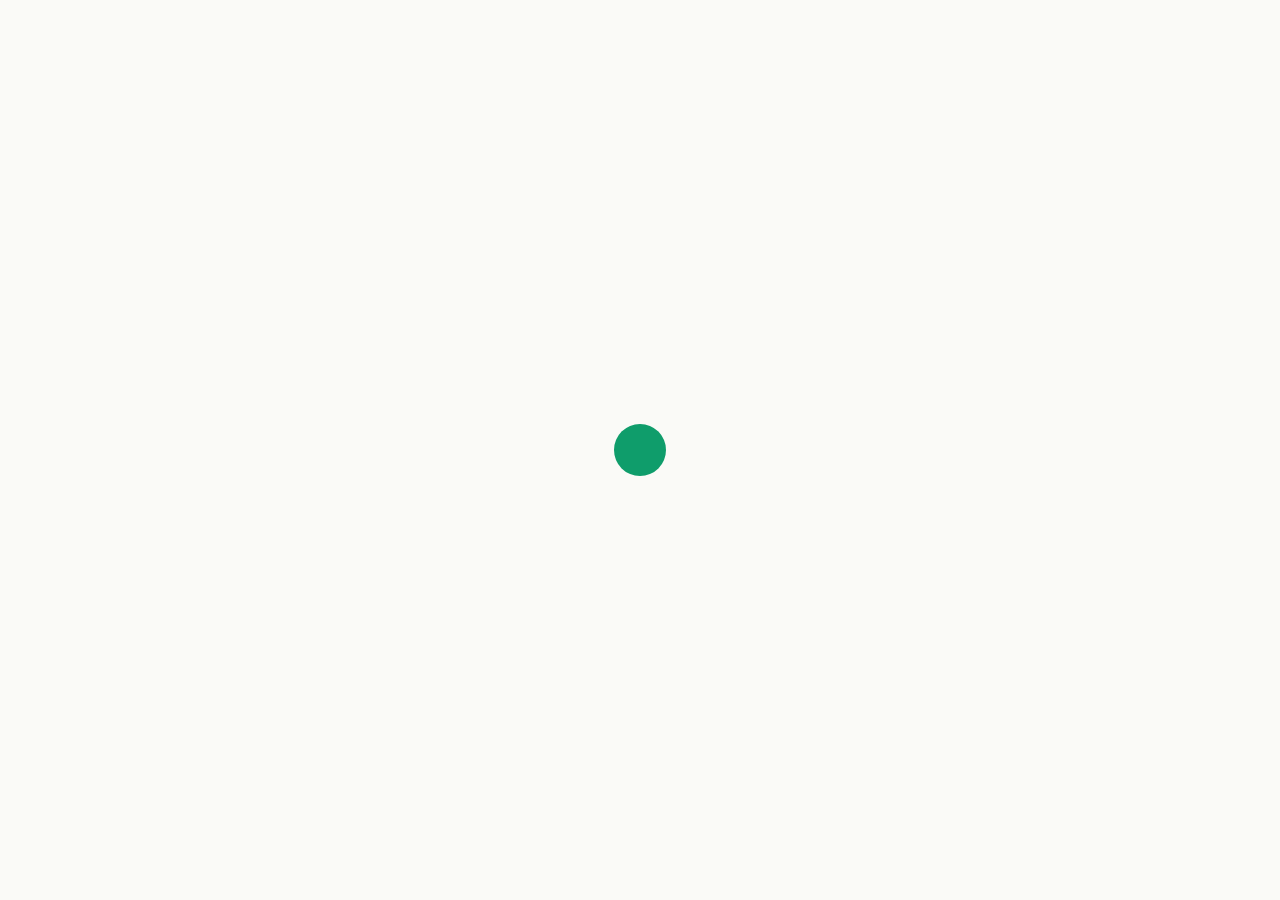
==== index.html @ bc9dc164 "Home search finds all roles: every language, all skills, job words, no accents Co-Authored-By: Claud" ====
<!doctype html>
<html lang="en">
<head>
<meta charset="utf-8">
<meta name="viewport" content="width=device-width, initial-scale=1">
<title>Brightpeer – Train tomorrow’s AI with your expertise</title>
<meta name="description" content="Brightpeer connects doctors, lawyers, engineers, scientists and other professionals with companies that want to make their AI better. Remote, flexible, paid weekly.">
<link rel="icon" href="data:image/svg+xml,%3Csvg xmlns='http://www.w3.org/2000/svg' viewBox='0 0 32 32'%3E%3Ccircle cx='16' cy='16' r='14' fill='%230F9D6B'/%3E%3C/svg%3E">
<link rel="preconnect" href="https://fonts.googleapis.com">
<link rel="preconnect" href="https://fonts.gstatic.com" crossorigin>
<link href="https://fonts.googleapis.com/css2?family=Inter:wght@400;500;600;700&family=Space+Grotesk:wght@500;600;700&display=swap" rel="stylesheet">
<link rel="stylesheet" href="css/style.css?v=20261127p">
</head>
<body>
<div id="loader" class="loader" role="status" aria-label="Loading"><span class="dot-pulse"></span></div>
<header class="site-header" id="header"></header>
<main id="app" tabindex="-1"></main>
<footer class="site-footer" id="footer"></footer>
<div id="toast" class="toast" role="status" aria-live="polite"></div>
<script type="module" src="js/app.js?v=20261127p"></script>
</body>
</html>
---- css/style.css ----
:root{
  --bg:#FAFAF7; --ink:#0E0F12; --ink2:#45474F; --ink3:#5B5D66; --line:#E7E7E1; --line2:#DCDCD6;
  --card:#FFFFFF; --accent:#0F9D6B; --accent-soft:#E6F6EF; --chip:#F1F1EC;
  --ok:#137A3F; --ok-soft:#E6F4EC; --warn:#8A5A00; --warn-soft:#FFF4DB; --bad:#B42318; --bad-soft:#FDECEA;
  --radius:10px; --display:'Space Grotesk', system-ui, sans-serif;
}
*{box-sizing:border-box}
html{-webkit-text-size-adjust:100%}
body{margin:0;background:var(--bg);color:var(--ink);font-family:Inter, system-ui, -apple-system, sans-serif;font-size:16px;line-height:1.5}
a{color:var(--ink)} a:hover{color:var(--accent)}
img{max-width:100%}
h1,h2,h3{font-family:var(--display);letter-spacing:-0.02em;margin:0;font-weight:600}
h1{font-size:clamp(2.5rem,7vw,5rem);line-height:1.03;letter-spacing:-0.035em}
h2{font-size:clamp(1.75rem,4vw,2.75rem);line-height:1.1}
h3{font-size:1.2rem}
p{margin:0}
.muted{color:var(--ink3)} .small{font-size:.875rem}
.wrap{max-width:1200px;margin:0 auto;padding:0 24px}
.narrow{max-width:720px}
.section{padding:72px 0}
.stack{display:flex;flex-direction:column;gap:16px}
.stack-lg{display:flex;flex-direction:column;gap:32px}
.row{display:flex;flex-wrap:wrap;gap:12px;align-items:center}
.between{justify-content:space-between}
.grid{display:grid;gap:16px;grid-template-columns:repeat(auto-fit,minmax(260px,1fr))}
.grid-sm{display:grid;gap:12px;grid-template-columns:repeat(auto-fit,minmax(180px,1fr))}

/* loader */
.loader{position:fixed;inset:0;z-index:100;background:var(--bg);display:flex;align-items:center;justify-content:center;transition:opacity .3s}
.loader.hide{opacity:0;visibility:hidden}
.dot-pulse{width:52px;height:52px;border-radius:50%;background:var(--accent);animation:pulse 1s ease-in-out infinite}
@keyframes pulse{0%,100%{transform:scale(.8);opacity:.75}50%{transform:scale(1.12);opacity:1}}
@media (prefers-reduced-motion:reduce){.dot-pulse{animation:none}}

/* header */
.site-header{position:sticky;top:0;z-index:20;background:rgba(250,250,247,.92);backdrop-filter:blur(8px);border-bottom:1px solid var(--line)}
.nav{display:flex;align-items:center;justify-content:space-between;gap:16px;padding:16px 24px;max-width:1200px;margin:0 auto}
.brand{display:flex;align-items:center;gap:10px;text-decoration:none;font-family:var(--display);font-weight:700;font-size:1.35rem;letter-spacing:-0.02em}
.logo{width:26px;height:26px;border-radius:50%;background:var(--accent);display:inline-block;flex:none}
.nav-links{display:flex;align-items:center;gap:22px;font-size:.95rem}
.nav-links a{text-decoration:none}
.nav-links a.active{color:var(--accent);font-weight:600}
.menu-btn{display:none;background:none;border:1px solid var(--line2);border-radius:8px;min-height:40px;padding:0 14px;font:inherit;cursor:pointer}
select.lang{min-height:38px;padding:0 10px;border-radius:8px;border:1px solid var(--line2);background:#fff;font:inherit;font-size:.875rem}
@media (max-width:900px){
  .menu-btn{display:inline-flex;align-items:center}
  .nav-links{display:none;position:absolute;top:100%;left:0;right:0;background:var(--bg);border-bottom:1px solid var(--line);flex-direction:column;align-items:flex-start;padding:16px 24px 24px;gap:16px}
  .nav-links.open{display:flex}
}

/* buttons */
.btn{display:inline-flex;align-items:center;justify-content:center;gap:8px;min-height:46px;padding:0 22px;border-radius:8px;border:1px solid transparent;font:inherit;font-weight:600;text-decoration:none;cursor:pointer;background:var(--ink);color:#fff;transition:transform .1s, opacity .2s}
.btn:hover{color:#fff;opacity:.9}
.btn:active{transform:scale(.98)}
.btn-accent{background:var(--accent)}
.btn-ghost{background:#fff;color:var(--ink);border-color:var(--line2)}
.btn-ghost:hover{color:var(--accent)}
.btn-sm{min-height:36px;padding:0 14px;font-size:.875rem}
.btn-danger{background:#fff;color:var(--bad);border-color:#F2C4BF}
.btn[disabled]{opacity:.5;pointer-events:none}
.link{background:none;border:0;padding:0;font:inherit;color:var(--accent);cursor:pointer;font-weight:600;text-decoration:underline}

/* cards */
.card{background:var(--card);border:1px solid var(--line);border-radius:var(--radius);padding:24px}
.card-link{text-decoration:none;display:flex;flex-direction:column;gap:12px;transition:border-color .2s, transform .2s}
.card-link:hover{border-color:var(--accent);transform:translateY(-2px);color:var(--ink)}
.dark{background:var(--ink);color:#fff;border-radius:12px;padding:48px}
.dark .muted{color:#C9CAD0}
.soft{background:var(--accent-soft);border-radius:12px;padding:40px}
.chip{display:inline-flex;align-self:flex-start;padding:4px 10px;border-radius:6px;background:var(--chip);font-size:.8125rem;color:var(--ink2)}
.badge{display:inline-flex;align-items:center;gap:8px;padding:8px 14px;border:1px solid var(--line2);border-radius:999px;font-size:.875rem;color:var(--ink2);align-self:flex-start}
.badge .d{width:8px;height:8px;border-radius:50%;background:var(--accent)}
.icon-circle{width:40px;height:40px;border-radius:50%;background:var(--accent);color:#fff;display:inline-flex;align-items:center;justify-content:center;font-weight:700;font-family:var(--display)}
.stat-v{font-family:var(--display);font-size:2rem;font-weight:600;letter-spacing:-0.02em}
.rate{color:var(--accent);font-weight:600}

/* status pills */
.pill{display:inline-flex;align-items:center;padding:3px 10px;border-radius:999px;font-size:.8125rem;font-weight:600;white-space:nowrap}
.pill-ok{background:var(--ok-soft);color:var(--ok)}
.pill-warn{background:var(--warn-soft);color:var(--warn)}
.pill-bad{background:var(--bad-soft);color:var(--bad)}
.pill-info{background:var(--accent-soft);color:var(--accent)}
.pill-grey{background:var(--chip);color:var(--ink2)}

/* forms */
form{margin:0}
label.f{display:flex;flex-direction:column;gap:6px;font-size:.9rem;font-weight:500}
input,select,textarea{font:inherit;color:var(--ink);background:#fff;border:1px solid var(--line2);border-radius:8px;padding:11px 14px;min-height:46px;width:100%}
textarea{min-height:110px;resize:vertical}
input:focus,select:focus,textarea:focus{outline:2px solid var(--accent);outline-offset:1px;border-color:var(--accent)}
input[type=checkbox]{width:auto;min-height:auto}
.check{display:flex;gap:10px;align-items:flex-start;font-size:.9rem}
.form-grid{display:grid;gap:14px;grid-template-columns:repeat(auto-fit,minmax(220px,1fr))}
.form-msg{padding:12px 14px;border-radius:12px;font-size:.9rem}
.form-msg.ok{background:var(--ok-soft);color:var(--ok)}
.form-msg.err{background:var(--bad-soft);color:var(--bad)}
.divider{display:flex;align-items:center;gap:12px;color:var(--ink3);font-size:.85rem}
.divider:before,.divider:after{content:"";flex:1;height:1px;background:var(--line)}

/* tables */
.table-wrap{overflow-x:auto;border:1px solid var(--line);border-radius:16px;background:#fff}
table{width:100%;border-collapse:collapse;font-size:.9rem}
th,td{text-align:left;padding:12px 14px;border-bottom:1px solid var(--line);vertical-align:top}
th{font-weight:600;color:var(--ink3);font-size:.8rem;text-transform:uppercase;letter-spacing:.03em;background:#FCFCFA}
tr:last-child td{border-bottom:0}
td .row{gap:6px;flex-wrap:nowrap}

/* tabs */
.tabs{display:flex;flex-wrap:wrap;gap:6px;overflow-x:auto;padding-bottom:4px;border-bottom:1px solid var(--line)}
.tab{background:none;border:0;padding:10px 14px;border-radius:10px 10px 0 0;font:inherit;font-weight:600;color:var(--ink3);cursor:pointer;white-space:nowrap;border-bottom:2px solid transparent}
.tab.active{color:var(--accent);border-bottom-color:var(--accent)}

/* banner / toast */
.banner{background:var(--warn-soft);color:var(--warn);padding:10px 24px;font-size:.875rem;text-align:center}
.toast{position:fixed;left:50%;bottom:24px;transform:translateX(-50%) translateY(20px);background:var(--ink);color:#fff;padding:12px 18px;border-radius:12px;font-size:.9rem;opacity:0;pointer-events:none;transition:all .25s;z-index:200;max-width:90vw}
.toast.show{opacity:1;transform:translateX(-50%) translateY(0)}
.toast.err{background:var(--bad)}

/* legal / prose */
.prose{max-width:760px;display:flex;flex-direction:column;gap:14px;line-height:1.65}
.prose h2{font-size:1.5rem;margin-top:18px}
.prose h3{font-size:1.1rem;margin-top:8px}
.prose ul{margin:0;padding-left:20px}

/* footer */
.site-footer{border-top:1px solid var(--line);margin-top:48px}
.footer-inner{max-width:1200px;margin:0 auto;padding:56px 24px 32px;font-size:.9rem}
.footer-inner a{text-decoration:none;color:var(--ink3)}
.footer-inner a:hover{color:var(--accent)}
.footer-inner a.btn{color:#fff}
.footer-top{display:grid;grid-template-columns:minmax(0,1fr) minmax(0,2fr);gap:40px}
.footer-cols{display:grid;grid-template-columns:repeat(4,minmax(0,1fr));gap:24px}
.fcol{display:flex;flex-direction:column;gap:10px;min-width:0}
.fcol-h{font-weight:600;color:var(--ink);margin:0 0 4px}
.footer-bottom{display:flex;flex-wrap:wrap;justify-content:space-between;align-items:center;gap:16px;border-top:1px solid var(--line);margin-top:40px;padding-top:20px}
.footer-legal{display:flex;flex-wrap:wrap;gap:18px}
.footer-links{display:flex;flex-wrap:wrap;gap:18px}
@media (max-width:860px){.footer-top{grid-template-columns:minmax(0,1fr)}.footer-cols{grid-template-columns:repeat(2,minmax(0,1fr))}}

details.faq{border-bottom:1px solid var(--line);padding:16px 0}
details.faq summary{cursor:pointer;font-weight:600;list-style:none}
details.faq summary::-webkit-details-marker{display:none}
details.faq summary:after{content:"+";float:right;color:var(--accent);font-weight:700}
details.faq[open] summary:after{content:"–"}
details.faq p{margin-top:10px;color:var(--ink2)}
.sr{position:absolute;width:1px;height:1px;overflow:hidden;clip:rect(0 0 0 0)}

/* floating "how it works" video */
.fv{position:fixed;right:16px;bottom:16px;width:132px;aspect-ratio:9/16;border-radius:12px;overflow:hidden;background:#fff;box-shadow:0 10px 30px rgba(14,15,18,.22);z-index:40;cursor:pointer;touch-action:none;user-select:none}
.fv video{width:100%;height:100%;object-fit:cover;display:block;pointer-events:none}
.fv-x{position:absolute;top:6px;right:6px;width:32px;height:32px;border-radius:50%;border:0;background:rgba(14,15,18,.7);color:#fff;font-size:20px;line-height:1;cursor:pointer;display:flex;align-items:center;justify-content:center}
.fv-snd{position:absolute;bottom:6px;right:6px;width:32px;height:32px;border-radius:50%;border:0;background:rgba(14,15,18,.7);color:#fff;font-size:15px;cursor:pointer;display:flex;align-items:center;justify-content:center}
.fv-modal{position:fixed;inset:0;background:rgba(14,15,18,.72);z-index:300;display:flex;align-items:center;justify-content:center;padding:16px}
.fv-big{position:relative;height:min(90vh,820px);aspect-ratio:9/16;max-width:100%}
.fv-big video{width:100%;height:100%;border-radius:12px;background:#fff;display:block}
@media (min-width:900px){.fv{width:160px}}

/* Google / Microsoft sign-in buttons */
.oauth-btn{width:100%;justify-content:center;gap:10px}
.oauth-btn svg{flex:none}

/* Mercor-like job pages (20.11.2026) */
.filters{display:grid;grid-template-columns:minmax(0,2fr) repeat(3,minmax(0,1fr));gap:12px}
@media (max-width:860px){.filters{grid-template-columns:minmax(0,1fr) minmax(0,1fr)}.filters #q{grid-column:1/-1}}
.role-pay{font-family:var(--display);font-size:1.4rem;font-weight:600;color:var(--accent)}
.chip-sm{font-size:.75rem;padding:3px 8px}
.role-layout{display:grid;grid-template-columns:minmax(0,1fr) 340px;gap:40px;align-items:start}
.role-side{position:sticky;top:88px;gap:12px}
@media (max-width:900px){.role-layout{grid-template-columns:minmax(0,1fr)}.role-side{position:static}}
.ticks{margin:0;padding:0;list-style:none;display:flex;flex-direction:column;gap:8px}
.ticks li{position:relative;padding-left:26px}
.ticks li:before{content:"✓";position:absolute;left:0;color:var(--accent);font-weight:700}
.steps-list{margin:0;padding-left:20px;display:flex;flex-direction:column;gap:6px;color:var(--ink2)}
.cv-drop{border:1px dashed var(--line2);border-radius:8px;padding:14px;background:var(--accent-soft)}
.filled{border-color:var(--accent)!important;box-shadow:0 0 0 3px var(--accent-soft)}
.progress{height:8px;border-radius:999px;background:var(--chip);overflow:hidden}
.progress span{display:block;height:100%;background:var(--accent);border-radius:999px}
.checklist{list-style:none;margin:0;padding:0;display:flex;flex-direction:column;gap:10px}
.checklist li{display:flex;align-items:center;gap:10px}
.checklist li.ok{color:var(--ink3)}
.checklist li.ok span:last-child{text-decoration:line-through}
.cbox{width:22px;height:22px;border-radius:50%;border:2px solid var(--line2);display:inline-flex;align-items:center;justify-content:center;font-size:.75rem;font-weight:700;flex:none}
.checklist li.ok .cbox{background:var(--accent);border-color:var(--accent);color:#fff}
.offer{border-color:var(--accent);box-shadow:0 0 0 3px var(--accent-soft)}
.wrap.section{padding:72px 24px}

/* research: field cards scrolling right to left */
.marquee{user-select:none;overflow-x:auto;overflow-y:hidden;padding:8px 0 8px;scrollbar-width:none;cursor:grab;-webkit-overflow-scrolling:touch}
.marquee::-webkit-scrollbar{display:none}
.marquee:active{cursor:grabbing}
.marquee-track,.marquee-copy{display:flex;gap:20px}
.marquee-track{width:max-content;padding:0 24px}
.marquee-copy{padding-left:0}
.marquee-nav{display:flex;justify-content:flex-end;gap:8px;margin-top:12px}
.mq-btn{width:44px;height:44px;border-radius:8px;border:1px solid var(--line2);background:#fff;font:inherit;font-size:1.1rem;cursor:pointer}
.mq-btn:hover{border-color:var(--ink)}
.fcard{flex:none;width:360px;min-height:260px;border-radius:var(--radius);padding:28px;display:flex;flex-direction:column;gap:12px}
.fcard h3{font-size:1.75rem;line-height:1.1}
.fcard-tag{font-size:.8rem;font-weight:600;text-transform:uppercase;letter-spacing:.06em;opacity:.75}
.fcard-text{opacity:.85;flex:1}
.fcard-foot{display:flex;justify-content:space-between;align-items:center;gap:12px;font-size:.95rem}
.fcard-foot a{font-weight:600;text-decoration:none}
@media (max-width:600px){.fcard{width:290px}}


/* plain, editorial layout (owner, 20.11.2026: should not look like an AI page) */
.steps{display:grid;grid-template-columns:repeat(3,1fr);gap:0 40px}
.step{display:flex;flex-direction:column;gap:8px;border-top:1px solid var(--line2);padding-top:20px}
.dark .step{border-top-color:rgba(255,255,255,.22)}
.step-n{font-size:.85rem;font-variant-numeric:tabular-nums;color:var(--ink3);letter-spacing:.04em}
.dark .step-n{color:#C9CAD0}
.benefits{display:grid;grid-template-columns:repeat(2,1fr);gap:0 48px}
.benefit{display:grid;grid-template-columns:minmax(160px,1fr) 2fr;gap:16px;padding:18px 0;border-top:1px solid var(--line2)}
.benefit h3{font-size:1.05rem}
.cta-end{display:flex;flex-wrap:wrap;justify-content:space-between;align-items:flex-end;gap:24px;border-top:1px solid var(--ink);padding-top:32px}
@media (max-width:800px){.steps{grid-template-columns:1fr;gap:24px}.benefits{grid-template-columns:1fr}.benefit{grid-template-columns:1fr;gap:4px}}
.label-new{font-size:.8rem;font-weight:600;text-transform:uppercase;letter-spacing:.06em;color:var(--accent)}
.options{display:grid;grid-template-columns:repeat(4,1fr);gap:0 24px}
.option{display:flex;flex-direction:column;gap:8px;padding:20px 0 4px;border-top:2px solid var(--ink);text-decoration:none;color:var(--ink)}
.option:hover{border-top-color:var(--accent);color:var(--ink)}
.option p{flex:1}
.option-l{font-weight:600;color:var(--accent)}
@media (max-width:900px){.options{grid-template-columns:1fr 1fr;gap:24px}}
@media (max-width:520px){.options{grid-template-columns:1fr}}
.services{display:grid;grid-template-columns:repeat(3,1fr);border-top:1px solid var(--line2)}
.service{display:flex;flex-direction:column;gap:16px;padding:32px 32px 8px 0}
.service+.service{border-left:1px solid var(--line2);padding-left:32px}
.service h2{font-size:clamp(1.4rem,2.4vw,1.9rem)}
.service ul{margin:0;padding-left:18px;color:var(--ink2);display:flex;flex-direction:column;gap:10px;flex:1}
.service .btn{align-self:flex-start}
@media (max-width:900px){.services{grid-template-columns:1fr}.service{padding:28px 0}.service+.service{border-left:0;border-top:1px solid var(--line2);padding-left:0}}
/* drop-down menus */
.site-header{position:sticky}
.dd{position:static}
.dd-btn{display:inline-flex;align-items:center;gap:6px;background:none;border:0;font:inherit;color:var(--ink);cursor:pointer;padding:24px 0;margin:-16px 0}
.dd-btn:hover,.dd-btn.active,.dd.open .dd-btn,.dd:hover .dd-btn{color:var(--accent)}
.dd-btn svg{transition:transform .15s}
.dd.open .dd-btn svg,.dd:hover .dd-btn svg{transform:rotate(180deg)}
.dd-panel{display:none;position:absolute;left:0;right:0;top:100%;background:#fff;border-bottom:1px solid var(--line);box-shadow:0 18px 30px rgba(14,15,18,.06);z-index:30}
.dd:hover .dd-panel,.dd:focus-within .dd-panel,.dd.open .dd-panel{display:block}
.dd-inner{max-width:1200px;margin:0 auto;padding:28px 24px 32px;display:grid;grid-template-columns:minmax(220px,1fr) 1fr;gap:40px}
.dd-links{display:flex;flex-direction:column;gap:12px}
.dd-links a{font-size:1.15rem;text-decoration:none;color:var(--ink)}
.dd-links a:hover{color:var(--accent)}
.dd-text{color:var(--ink3);max-width:30rem;border-left:1px solid var(--line);padding-left:32px}
@media (max-width:900px){
  .dd{width:100%}
  .dd-btn{padding:4px 0;margin:0}
  .dd-panel{position:static;box-shadow:none;border:0;background:none}
  .dd:hover .dd-panel{display:none}
  .dd.open .dd-panel{display:block}
  .dd-inner{grid-template-columns:1fr;padding:8px 0 4px 12px;gap:8px}
  .dd-links a{font-size:1rem}
  .dd-text{display:none}
}

/* solutions (business areas like Mercor, 20.11.2026) */
.svc-grid{display:grid;grid-template-columns:repeat(3,minmax(0,1fr));gap:0 40px}
.svc{display:flex;flex-direction:column;gap:8px;padding:22px 0 26px;border-top:1px solid var(--line2);text-decoration:none;color:var(--ink)}
.svc:hover{color:var(--ink)}
.svc:hover h3{color:var(--accent)}
.svc .muted{flex:1}
.svc-row{display:grid;grid-template-columns:minmax(0,1fr) minmax(0,1fr);gap:40px;padding:40px 0;border-top:1px solid var(--line2);scroll-margin-top:88px}
.svc-row h2{font-size:clamp(1.5rem,3vw,2.1rem)}
.svc-jump .chip{text-decoration:none}
.svc-jump .chip:hover{color:var(--accent)}
@media (max-width:900px){.svc-grid{grid-template-columns:repeat(2,minmax(0,1fr))}}
@media (max-width:640px){.svc-grid{grid-template-columns:1fr}.svc-row{grid-template-columns:1fr;gap:16px}}

/* social icons in the footer */
.socials{display:flex;gap:10px;margin-top:6px}
.footer-inner a.social{width:36px;height:36px;border-radius:50%;border:1px solid var(--line2);display:inline-flex;align-items:center;justify-content:center;color:var(--ink2);transition:color .2s,border-color .2s}
.footer-inner a.social:hover{color:var(--accent);border-color:var(--accent)}

/* Invoice / receipt (25.11.2026): only the document is printed or saved as PDF */
@media print {
  .site-header, .site-footer, .toast, .loader, .no-print, .fv { display: none !important; }
  body { background: #fff !important; }
  .section { padding: 0 !important; }
  .invoice { border: 0 !important; box-shadow: none !important; padding: 0 !important; }
  .invoice .logo { -webkit-print-color-adjust: exact; print-color-adjust: exact; }
}

/* Numbered steps and service cards (25.11.2026): a clear green number badge, cards with icons */
.step-n{display:inline-flex;align-items:center;justify-content:center;width:34px;height:34px;border-radius:50%;background:var(--accent-soft);color:var(--accent);font-family:var(--display);font-weight:700;font-size:1rem;letter-spacing:0;flex:none}
.dark .step-n{background:rgba(255,255,255,.14);color:#fff}
.step{border-top:0;padding-top:0;position:relative}
.steps .step:not(:last-child)::after{content:"";position:absolute;top:17px;left:46px;right:-28px;height:2px;background:var(--line2)}
.dark .steps .step:not(:last-child)::after{background:rgba(255,255,255,.22)}
@media (max-width:800px){.steps .step::after{display:none}}
.svc-grid{gap:20px}
.svc{border:1px solid var(--line);border-radius:16px;background:var(--card);padding:24px;gap:10px;transition:border-color .15s,transform .15s,box-shadow .15s}
.svc:hover{border-color:var(--accent);transform:translateY(-2px);box-shadow:0 8px 24px rgba(15,157,107,.08)}
.svc .step-n{width:28px;height:28px;font-size:.85rem;background:var(--chip);color:var(--ink3)}
.svc-ic{display:inline-flex;align-items:center;justify-content:center;width:44px;height:44px;border-radius:12px;background:var(--accent-soft);color:var(--accent);flex:none}
.svc-kicker{font-size:.85rem;color:var(--ink3);letter-spacing:.04em;text-transform:uppercase;font-weight:600}
.options{grid-template-columns:repeat(3,1fr)}
.steps-list{list-style:none;padding-left:0;counter-reset:st;gap:12px}
.steps-list li{counter-increment:st;display:grid;grid-template-columns:28px 1fr;gap:12px;align-items:start}
.steps-list li::before{content:counter(st);display:inline-flex;align-items:center;justify-content:center;width:28px;height:28px;border-radius:50%;background:var(--accent-soft);color:var(--accent);font-family:var(--display);font-weight:700;font-size:.85rem}
@media (min-width:901px){.services{grid-template-columns:repeat(2,1fr)}}
/* Benefit cards (25.11.2026) */
.ben-grid{display:grid;grid-template-columns:repeat(3,minmax(0,1fr));gap:20px}
.ben{display:flex;flex-direction:column;gap:10px;background:var(--card);border:1px solid var(--line);border-radius:16px;padding:24px}
.ben h3{font-size:1.15rem;margin-top:6px}
@media (max-width:900px){.ben-grid{grid-template-columns:repeat(2,minmax(0,1fr))}}
@media (max-width:600px){.ben-grid{grid-template-columns:1fr}}
.stats-strip{display:grid;grid-template-columns:repeat(5,minmax(0,1fr));gap:24px;border-top:1px solid var(--line2);padding-top:24px;margin-top:8px}
@media (max-width:800px){.stats-strip{grid-template-columns:repeat(2,minmax(0,1fr))}}
/* Admin to-do list and tab counters (owner, 26.11.2026: "Verbessere Admin") */
.tab-count{display:inline-flex;align-items:center;justify-content:center;min-width:20px;height:20px;padding:0 6px;margin-left:4px;border-radius:999px;background:var(--accent);color:#fff;font-size:.75rem;font-weight:700;line-height:1;vertical-align:1px}
.todo-list{display:grid;gap:8px;grid-template-columns:repeat(auto-fit,minmax(260px,1fr))}
.todo-item{display:flex;align-items:center;gap:12px;padding:12px 14px;min-height:48px;border:1px solid var(--line);border-radius:12px;background:var(--card);color:var(--ink);text-decoration:none}
.todo-item:hover{border-color:var(--accent);color:var(--ink)}
.todo-n{flex:none;min-width:32px;height:32px;padding:0 8px;border-radius:999px;background:var(--accent-soft);color:var(--accent);display:inline-flex;align-items:center;justify-content:center;font-weight:700}
.todo-go{margin-left:auto;color:var(--accent);font-weight:700}
@media (max-width:700px){
  #app .tabs{flex-wrap:nowrap;overflow-x:auto;-webkit-overflow-scrolling:touch;scrollbar-width:none}
  #app .tabs::-webkit-scrollbar{display:none}
  #adminView .grid-sm{grid-template-columns:repeat(2,minmax(0,1fr))}
  #adminView .stat-v{font-size:1.5rem}
}
/* Admin improvements (27.11.2026): expert detail view, search/CSV above tables, phone cards */
.sr-only{position:absolute;width:1px;height:1px;padding:0;margin:-1px;overflow:hidden;clip:rect(0,0,0,0);white-space:nowrap;border:0}
.kv{display:flex;justify-content:space-between;gap:16px;padding:8px 0;border-bottom:1px solid var(--line);flex-wrap:wrap}
.kv>span:last-child{text-align:right;overflow-wrap:anywhere}
.table-tools{display:flex;align-items:center;gap:10px;flex-wrap:wrap;margin-bottom:10px}
.table-tools input{flex:1 1 240px;min-height:44px;padding:0 14px;border:1px solid var(--line);border-radius:12px;font:inherit;font-size:16px;background:#fff}
.table-tools input:focus-visible{outline:2px solid var(--accent);outline-offset:1px}
@media (max-width:700px){
  #adminView .admin-cards{border:0;background:none;overflow:visible}
  #adminView .admin-cards thead{display:none}
  #adminView .admin-cards tr{display:block;background:#fff;border:1px solid var(--line);border-radius:16px;padding:10px 14px;margin-bottom:12px}
  #adminView .admin-cards tr[hidden]{display:none}
  #adminView .admin-cards td{display:flex;justify-content:space-between;gap:12px;border:0;padding:6px 0;text-align:right}
  #adminView .admin-cards td::before{content:attr(data-l);color:var(--ink3);font-size:.8rem;font-weight:600;text-align:left;flex:0 0 40%}
  #adminView .admin-cards td[data-l=""]::before{content:none}
  #adminView .admin-cards td .row{justify-content:flex-end}
  #adminView .admin-cards td .btn{min-height:44px}
}
/* Mercor features (27.11.2026): time tracker, quality stars, help assistant */
.timer-v{font-family:var(--font-display,inherit);font-size:2.6rem;font-weight:700;font-variant-numeric:tabular-nums;margin:0;line-height:1}
.stars{color:#e0a100;letter-spacing:1px;white-space:nowrap}.stars .muted{color:var(--line)}
.rate{display:flex;flex-wrap:wrap;gap:6px;align-items:center;min-width:220px}
.rate input[name=note]{flex:1 1 140px;min-height:36px;padding:0 10px;border:1px solid var(--line);border-radius:10px;font:inherit;font-size:.85rem}
.star-pick{display:inline-flex;flex-direction:row-reverse;border:0;margin:0;padding:0;gap:2px}
.star-pick label{cursor:pointer;font-size:1.5rem;line-height:1;color:var(--line);min-width:28px;min-height:32px;display:inline-flex;align-items:center;justify-content:center}
.star-pick input{position:absolute;opacity:0;width:1px;height:1px}
.star-pick input:checked~span,.star-pick label:has(input:checked)~label,.star-pick label:has(input:checked),.star-pick label:hover,.star-pick label:hover~label{color:#e0a100}
.star-pick label:has(input:focus-visible){outline:2px solid var(--accent);border-radius:6px}
#helpBot{position:fixed;right:18px;bottom:18px;z-index:60}
.hb-btn{width:56px;height:56px;border-radius:50%;border:0;background:var(--accent);color:#fff;font-size:1.6rem;font-weight:700;cursor:pointer;box-shadow:0 10px 24px rgb(0 0 0/18%)}
.hb-btn:focus-visible{outline:3px solid var(--ink);outline-offset:3px}
.hb-panel{position:absolute;right:0;bottom:70px;width:min(360px,calc(100vw - 36px));background:#fff;border:1px solid var(--line);border-radius:18px;box-shadow:0 20px 50px rgb(0 0 0/18%);display:flex;flex-direction:column;overflow:hidden}
.hb-panel[hidden]{display:none}
.hb-head{display:flex;justify-content:space-between;align-items:center;padding:12px 14px;border-bottom:1px solid var(--line)}
.hb-x{border:0;background:none;font-size:1.5rem;cursor:pointer;min-width:44px;min-height:44px}
.hb-msgs{max-height:min(50vh,360px);overflow-y:auto;padding:12px;display:flex;flex-direction:column;gap:8px}
.hb-m{margin:0;padding:9px 12px;border-radius:14px;max-width:88%;white-space:pre-line;font-size:.92rem}
.hb-m.bot{background:var(--chip);align-self:flex-start}.hb-m.me{background:var(--accent);color:#fff;align-self:flex-end}
.hb-form{display:flex;gap:8px;padding:10px 12px;border-top:1px solid var(--line)}
.hb-form input{flex:1;min-height:44px;padding:0 12px;border:1px solid var(--line);border-radius:12px;font:inherit;font-size:16px}
/* Interview shared with companies (27.11.2026) */
.iv-box{border-top:1px solid var(--line);padding-top:10px;gap:12px}
.iv-q{display:flex;flex-direction:column;gap:6px}
/* Search on the far right of "Gesuchte Fachrichtungen" (27.11.2026) */
.home-search{margin-left:auto;min-width:220px;max-width:280px;padding:8px 14px;border-radius:999px}
@media (max-width:640px){.home-search{margin-left:0;width:100%;max-width:none}}
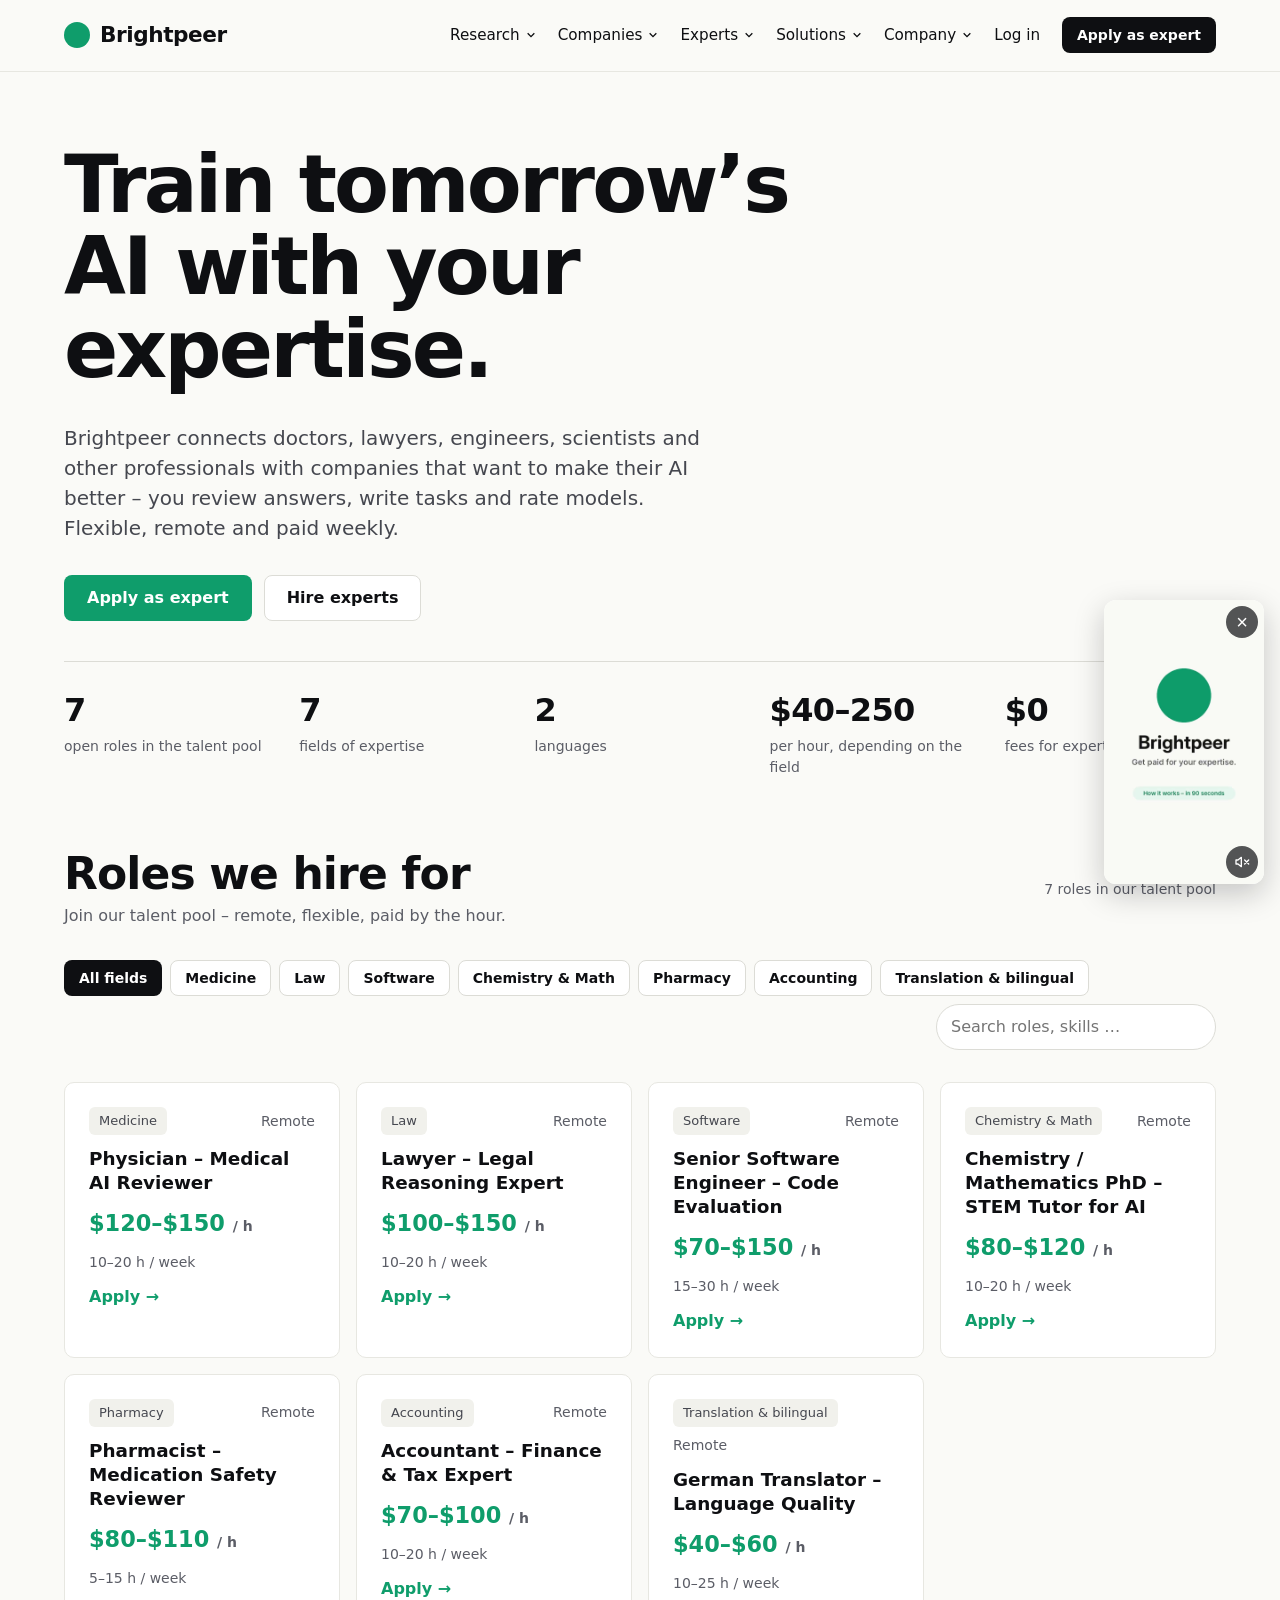
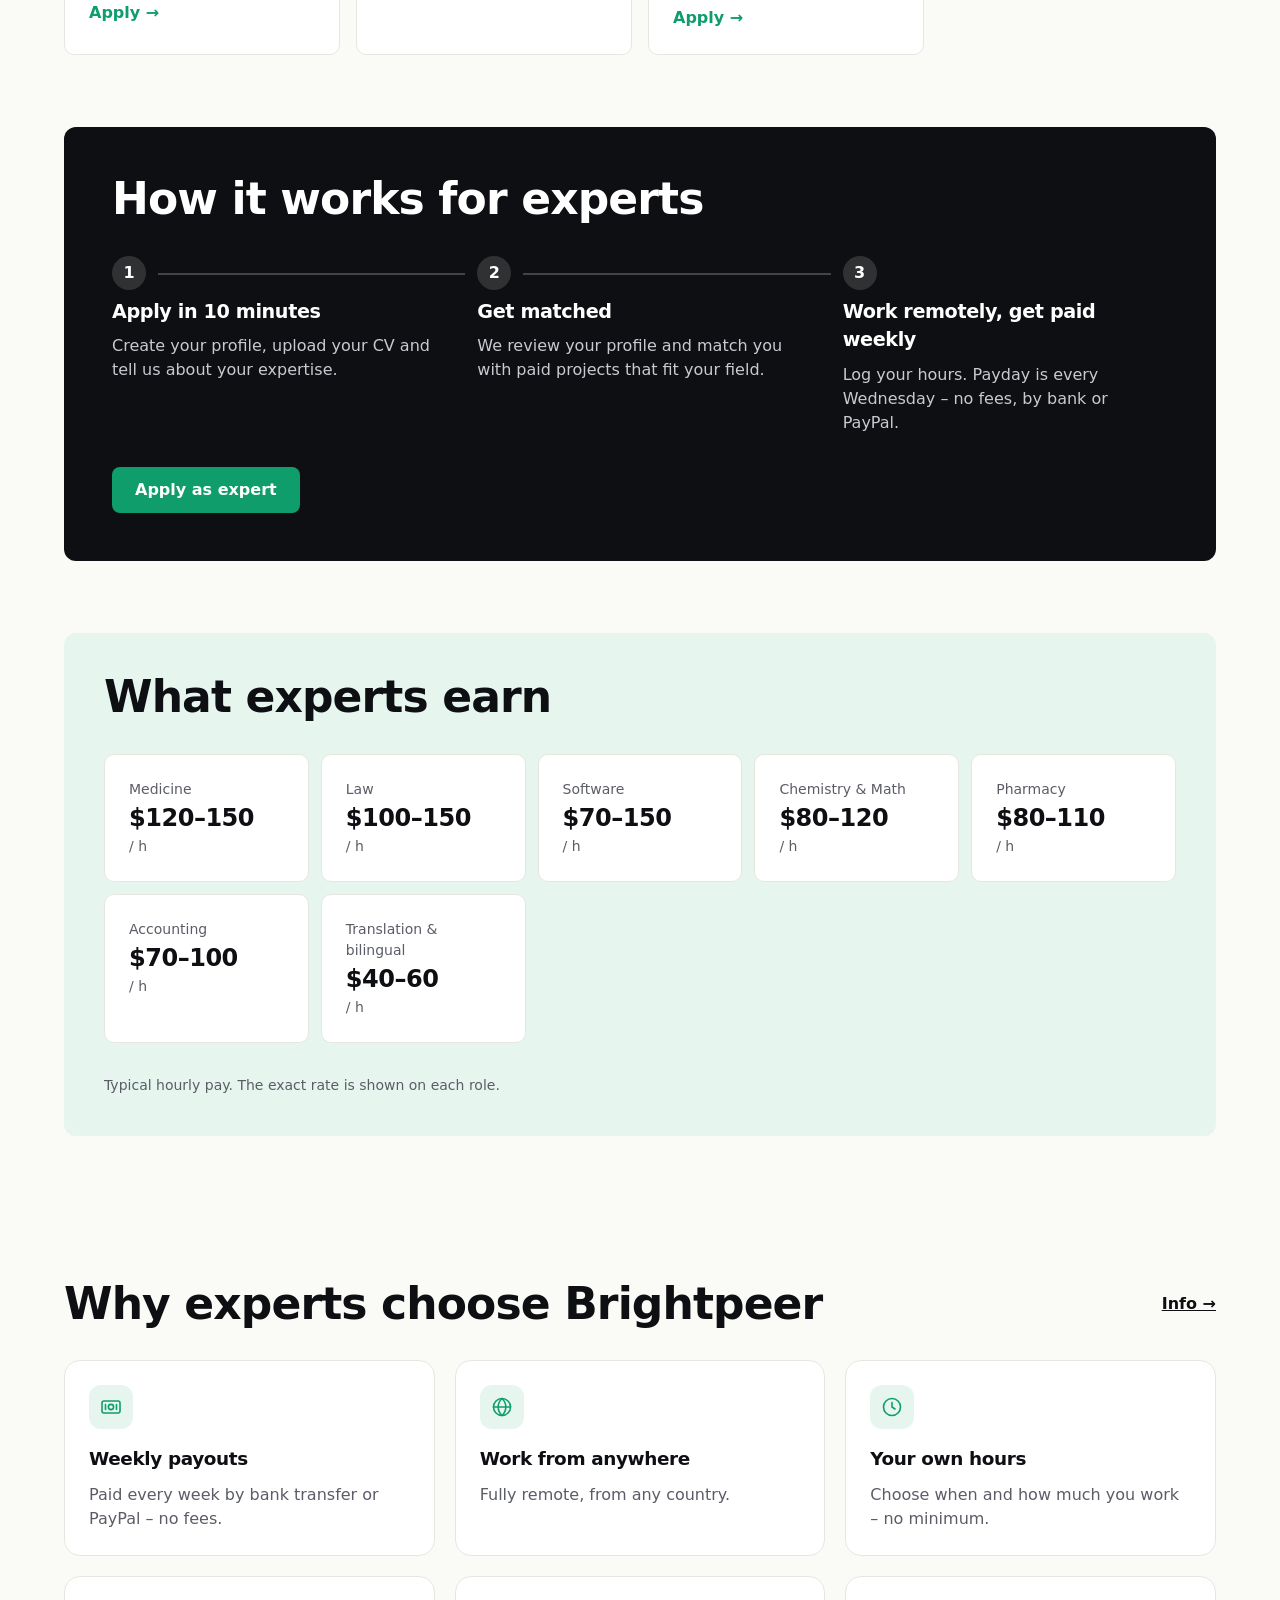
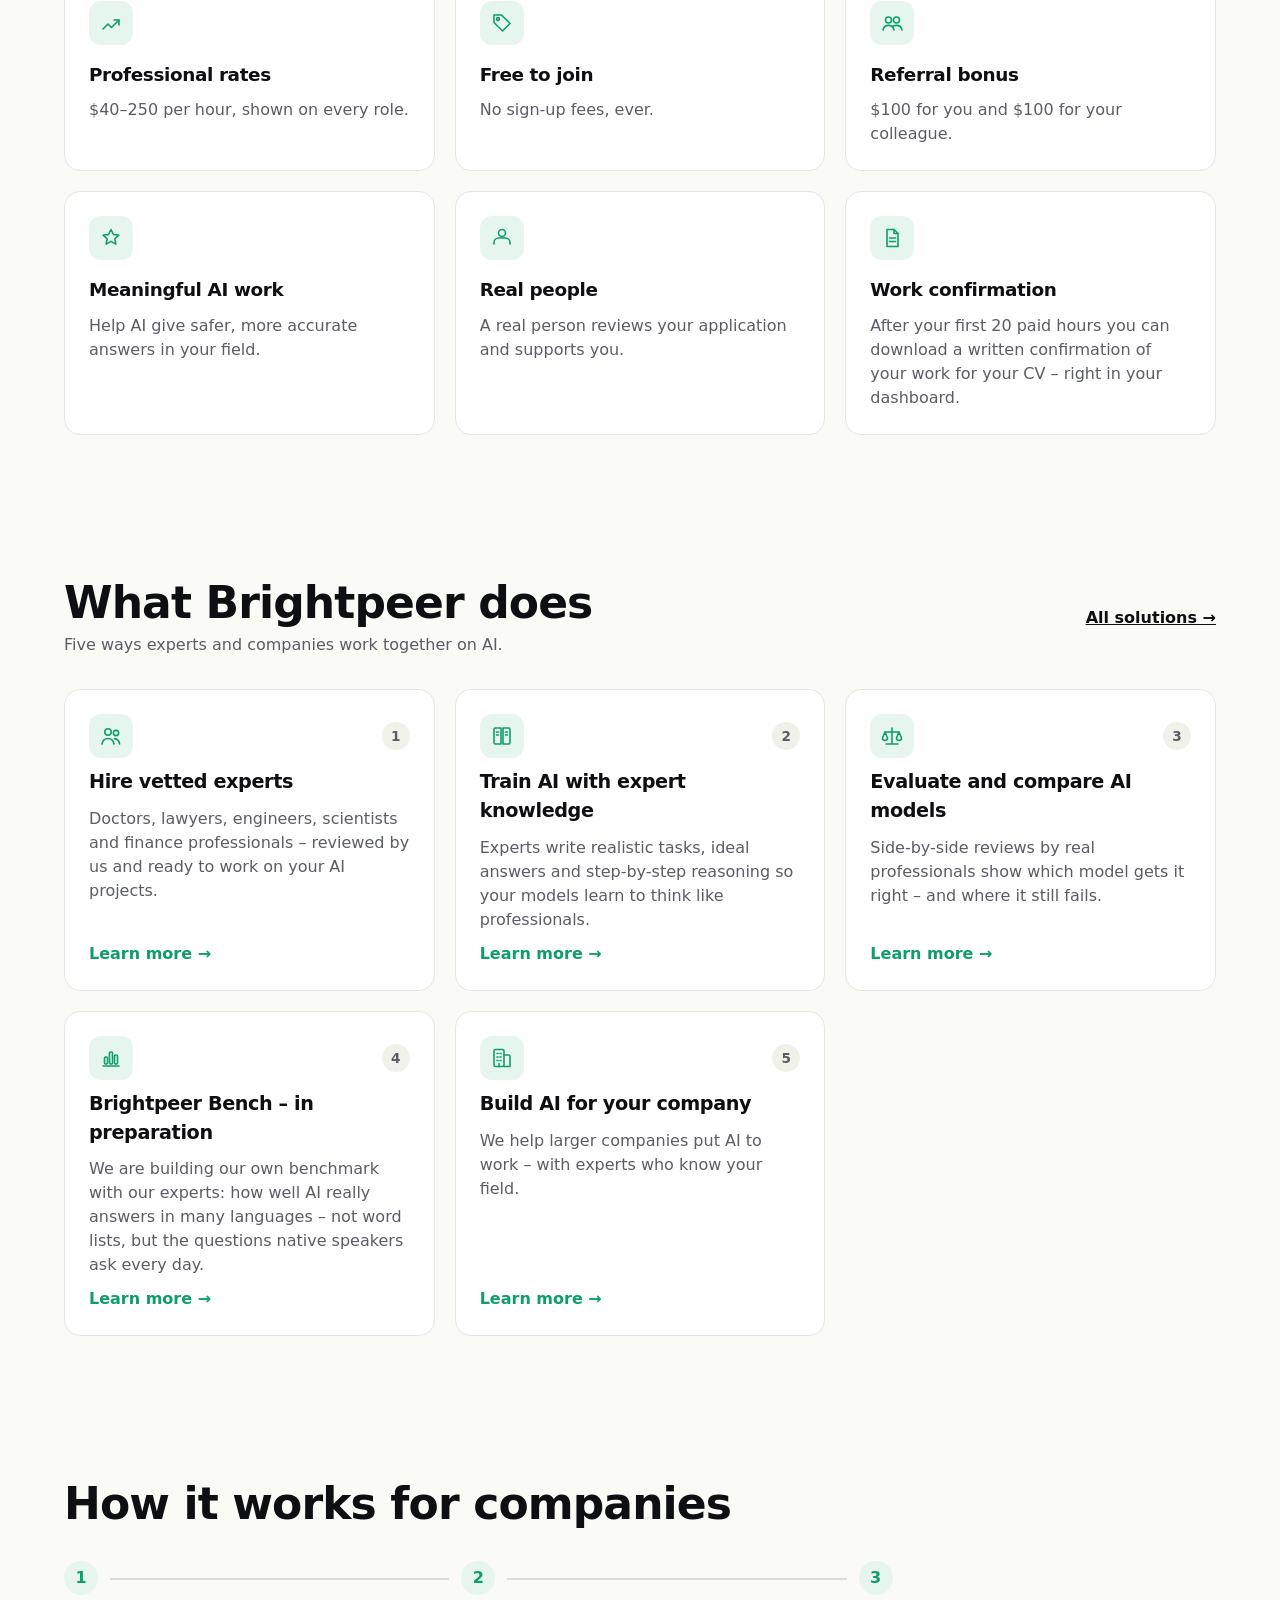
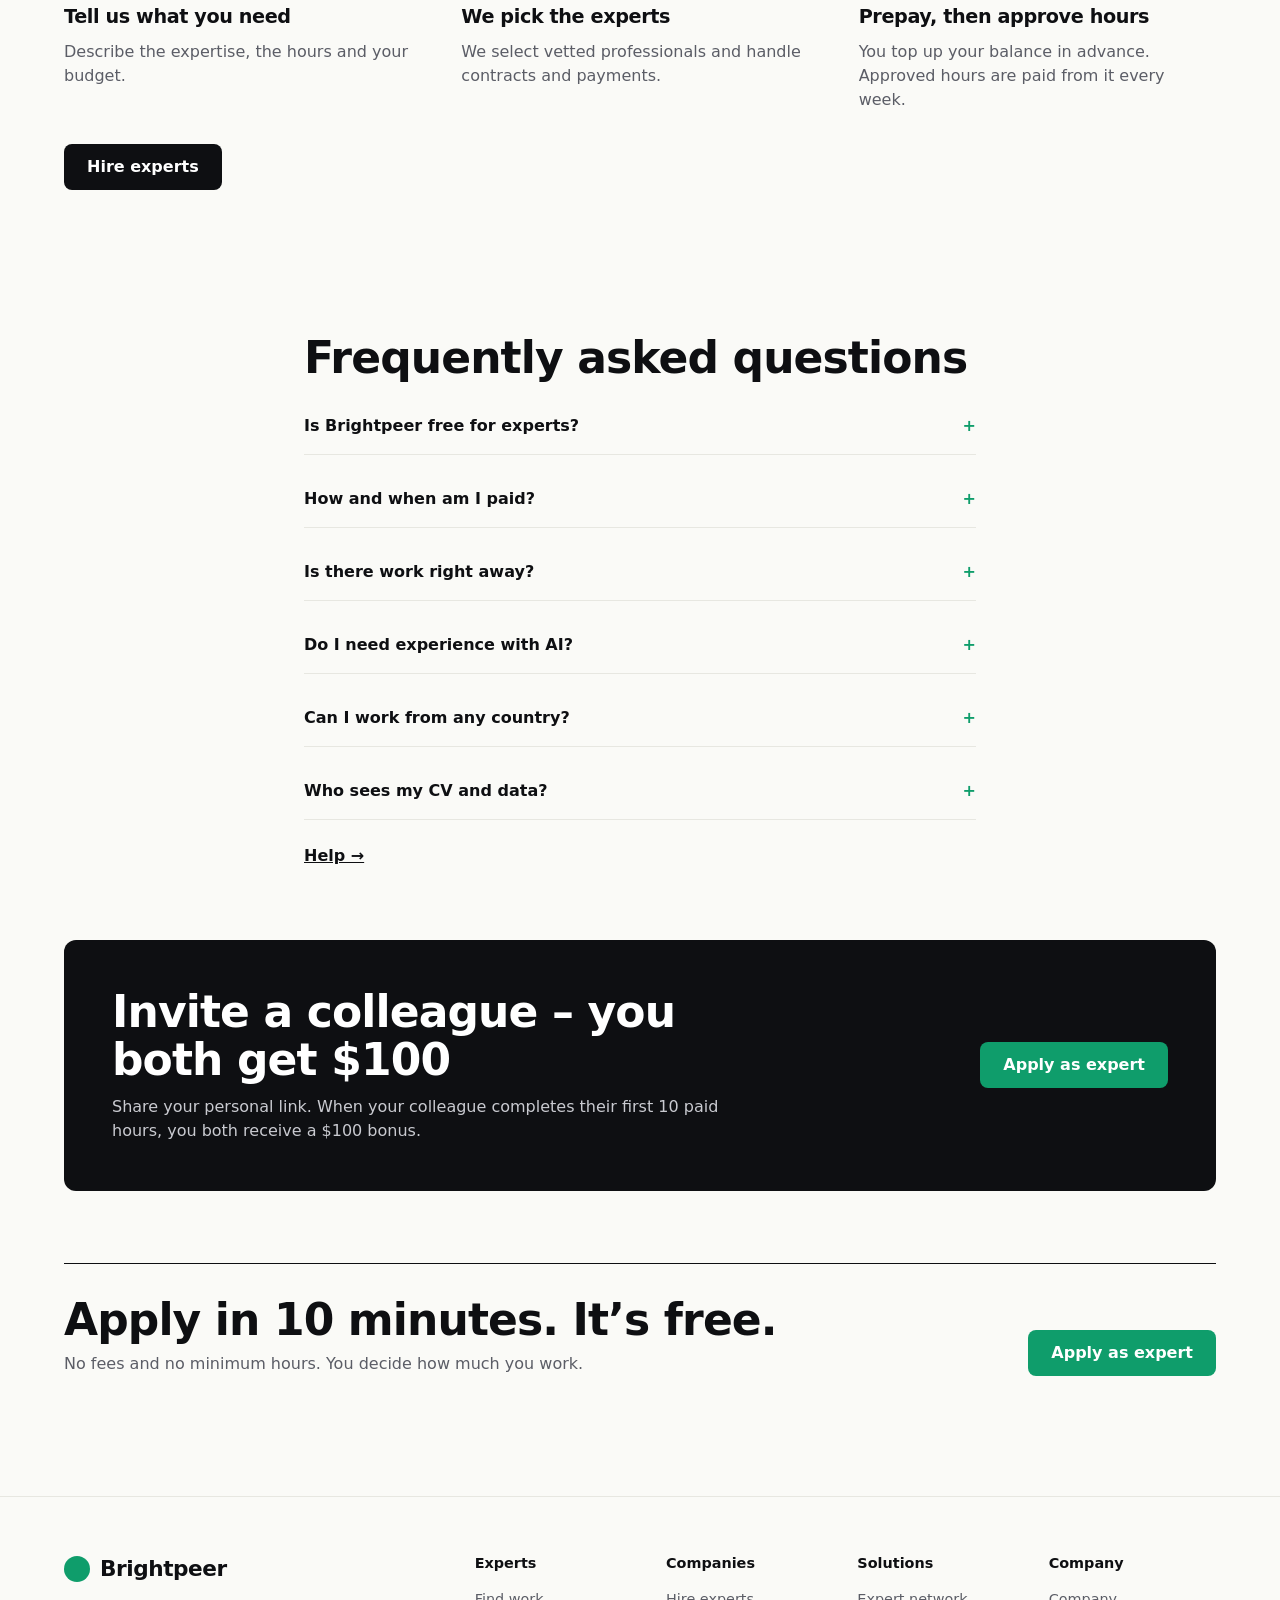
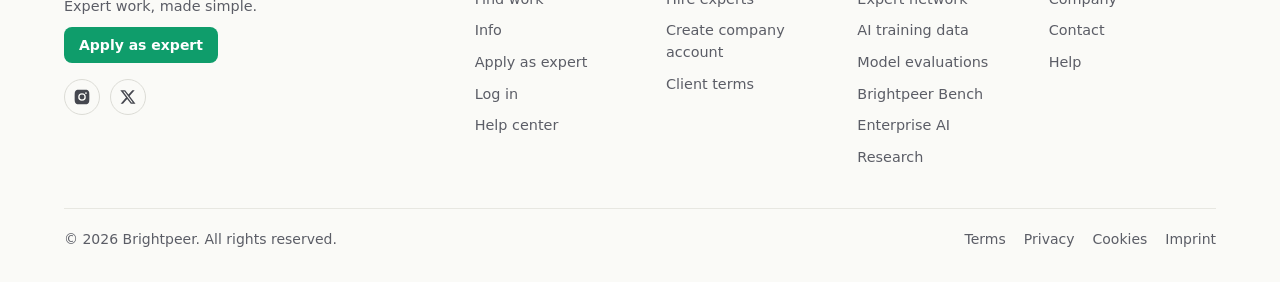
==== commit a4b17572: "Fix: Website lädt wieder (doppelte Variable FIELD_WORDS umbenannt), Version 20261127q Co-Authored-By" ====
--- a/index.html
+++ b/index.html
@@ -9,7 +9,7 @@
 <link rel="preconnect" href="https://fonts.googleapis.com">
 <link rel="preconnect" href="https://fonts.gstatic.com" crossorigin>
 <link href="https://fonts.googleapis.com/css2?family=Inter:wght@400;500;600;700&family=Space+Grotesk:wght@500;600;700&display=swap" rel="stylesheet">
-<link rel="stylesheet" href="css/style.css?v=20261127p">
+<link rel="stylesheet" href="css/style.css?v=20261127q">
 </head>
 <body>
 <div id="loader" class="loader" role="status" aria-label="Loading"><span class="dot-pulse"></span></div>
@@ -17,6 +17,6 @@
 <main id="app" tabindex="-1"></main>
 <footer class="site-footer" id="footer"></footer>
 <div id="toast" class="toast" role="status" aria-live="polite"></div>
-<script type="module" src="js/app.js?v=20261127p"></script>
+<script type="module" src="js/app.js?v=20261127q"></script>
 </body>
 </html>
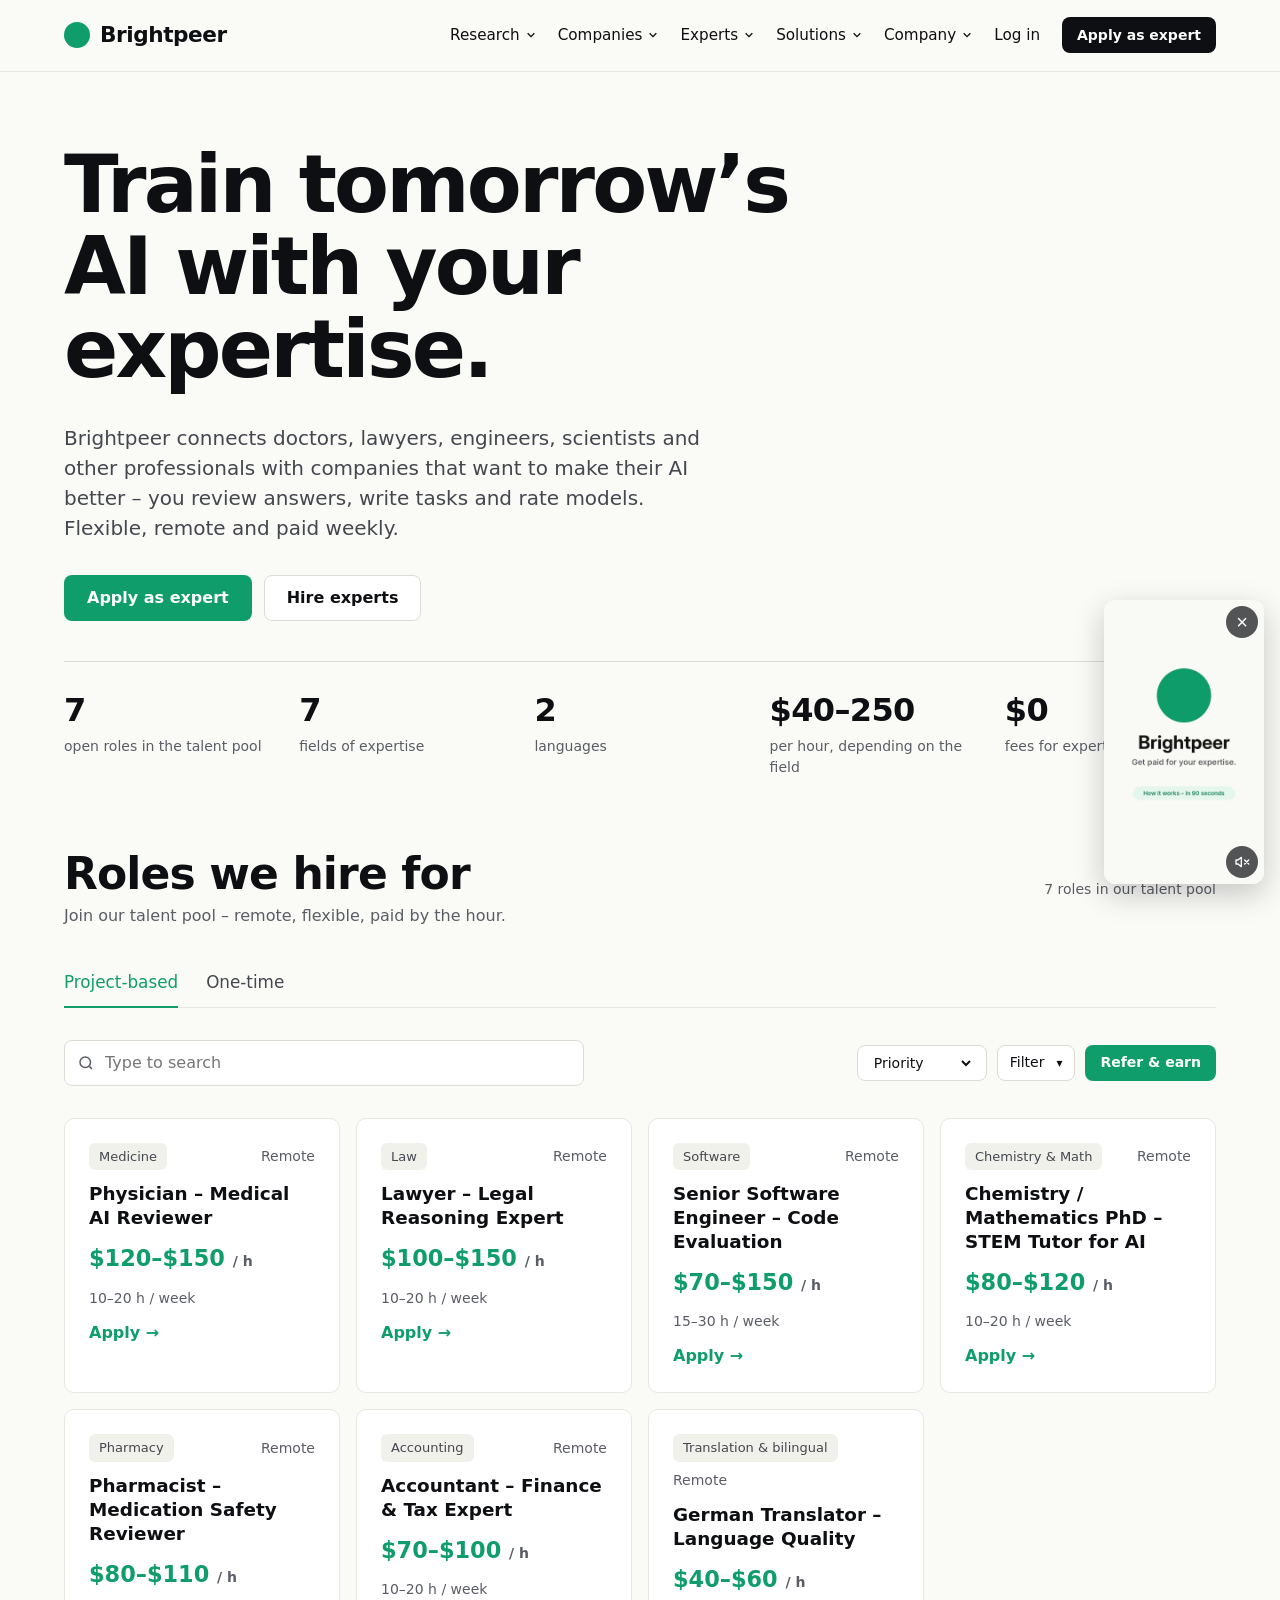
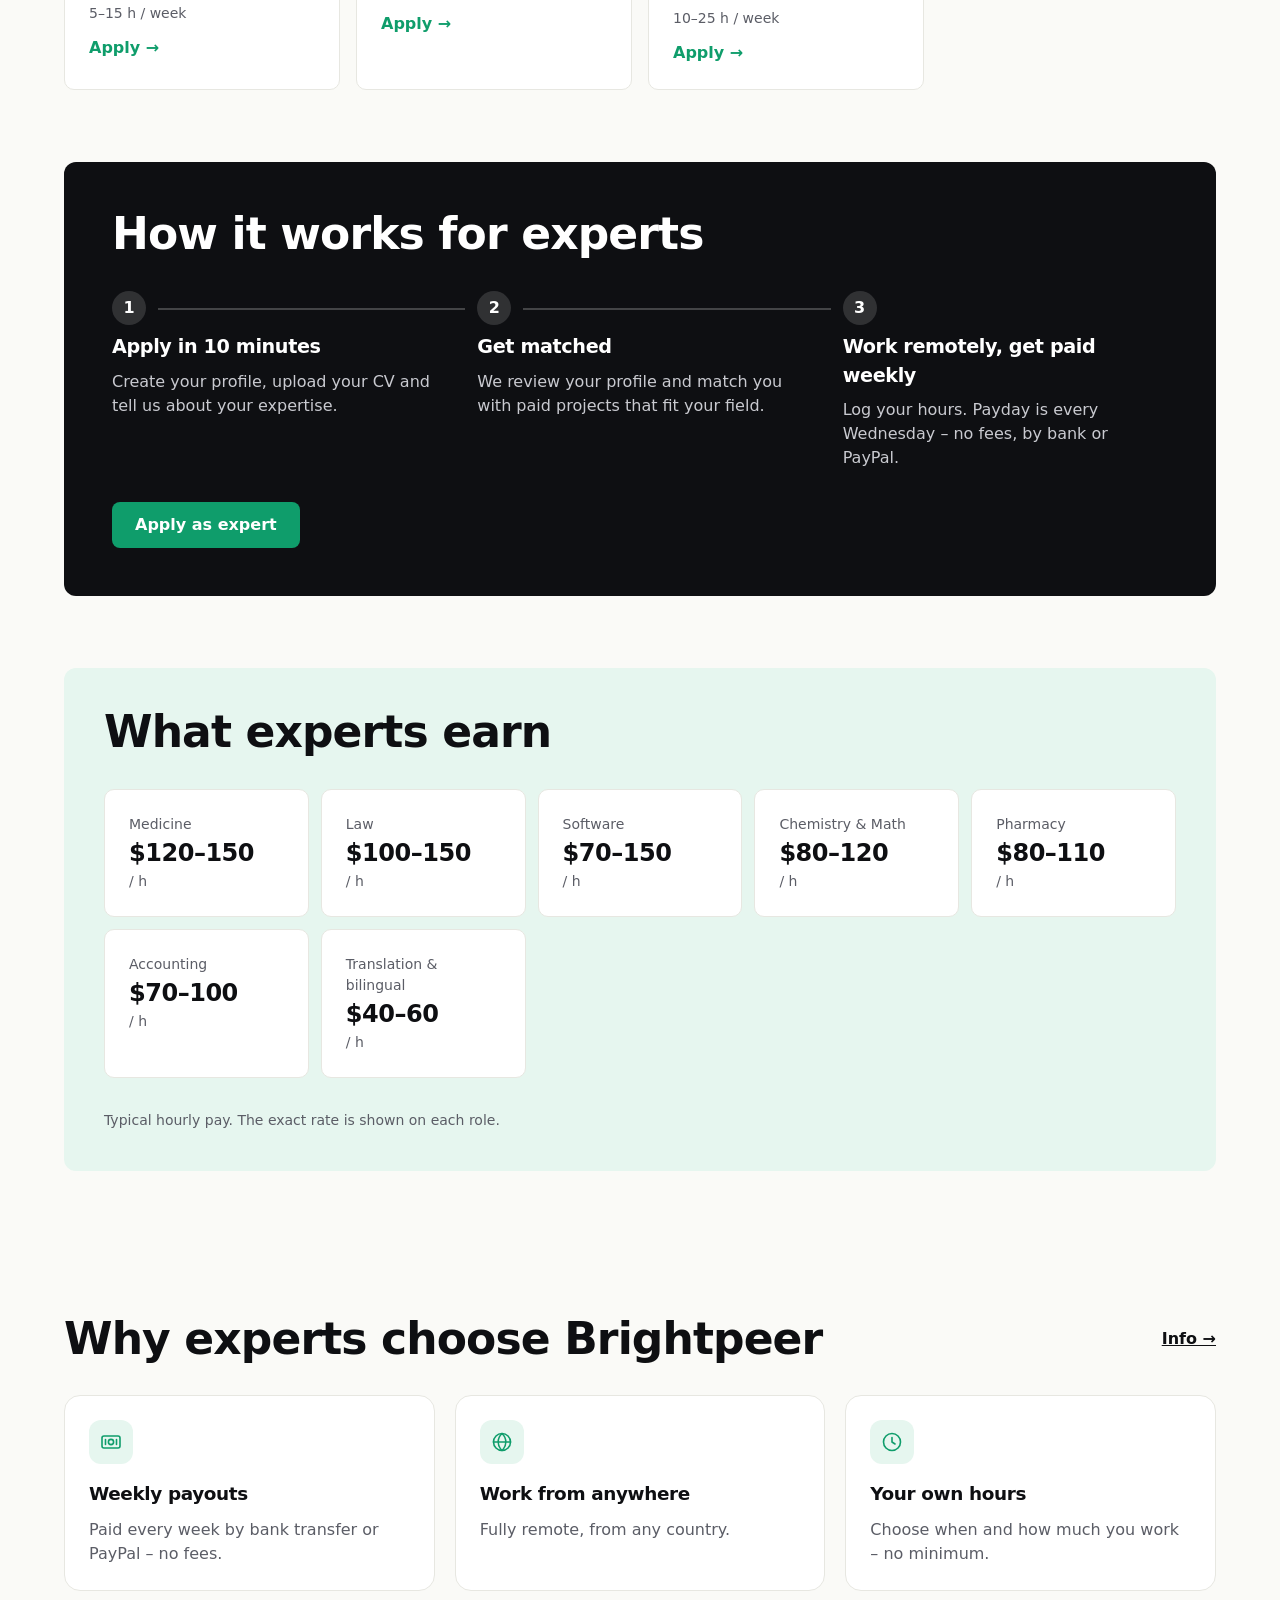
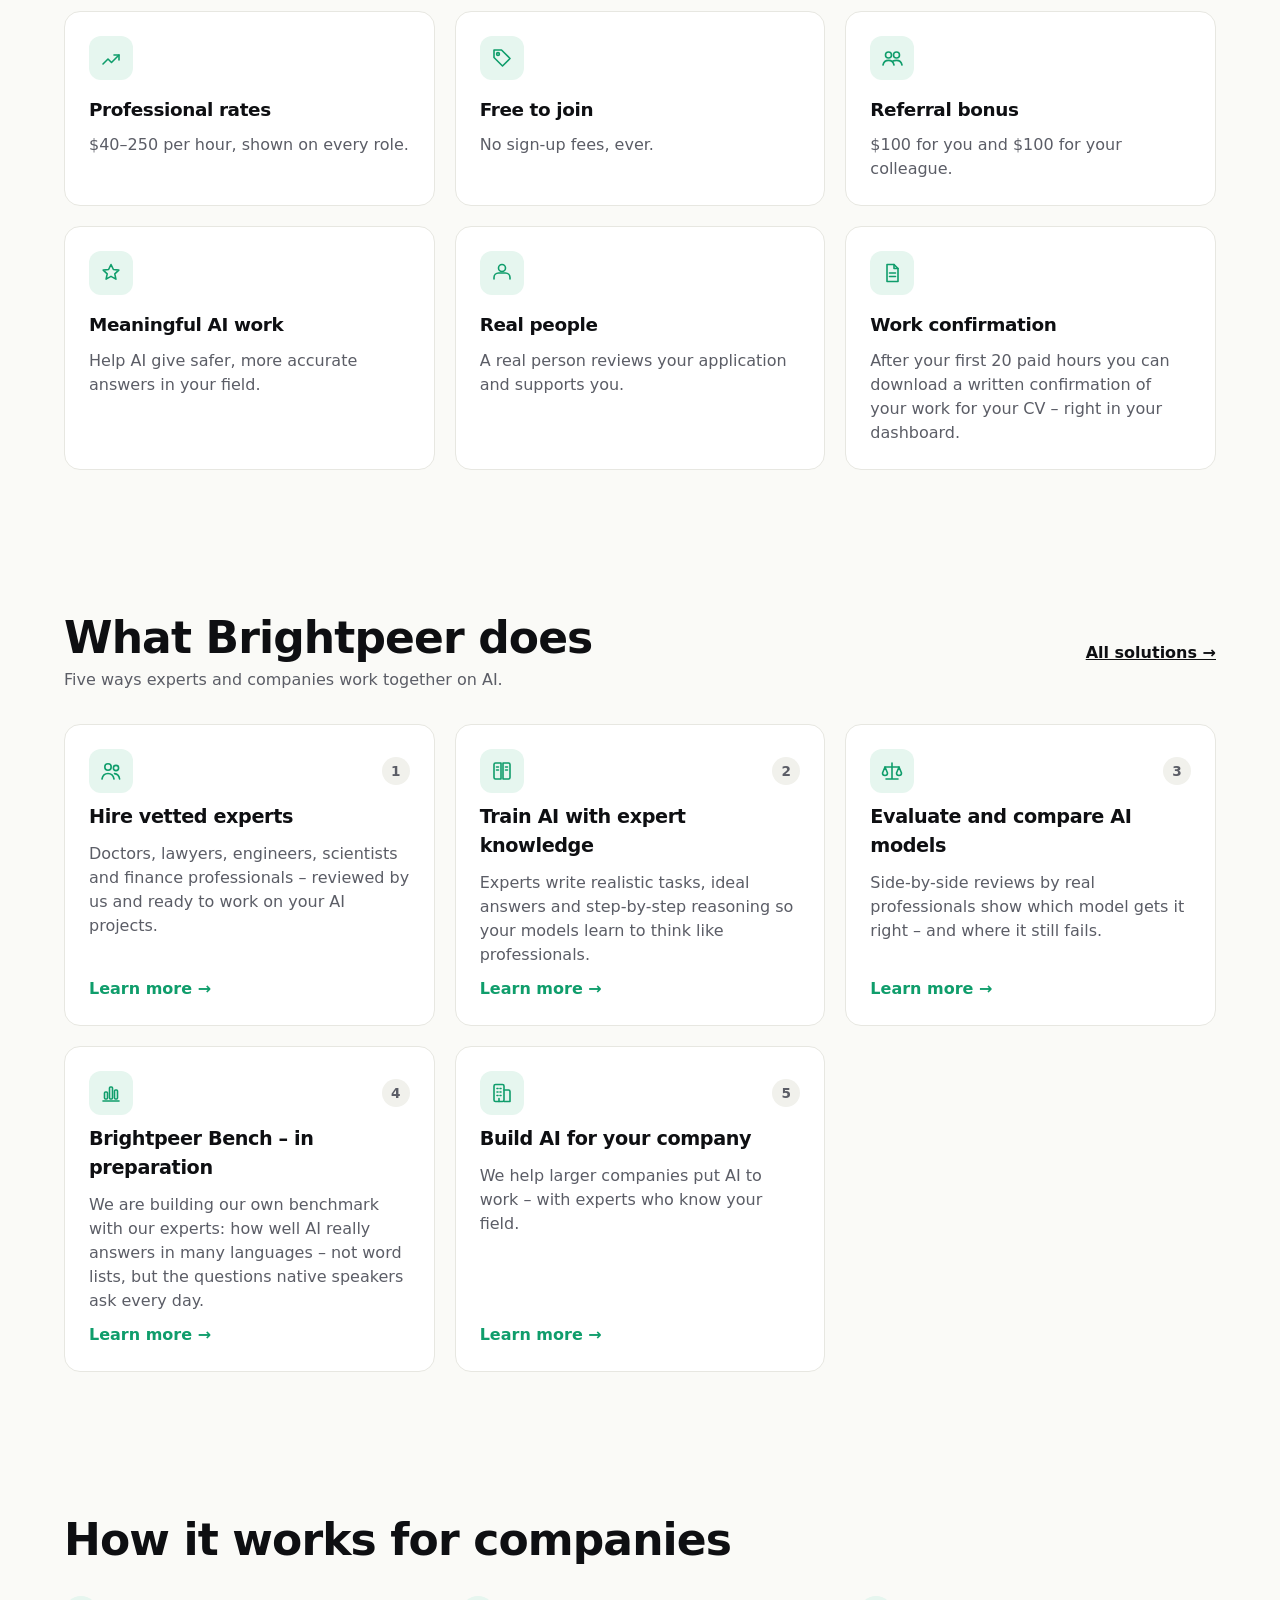
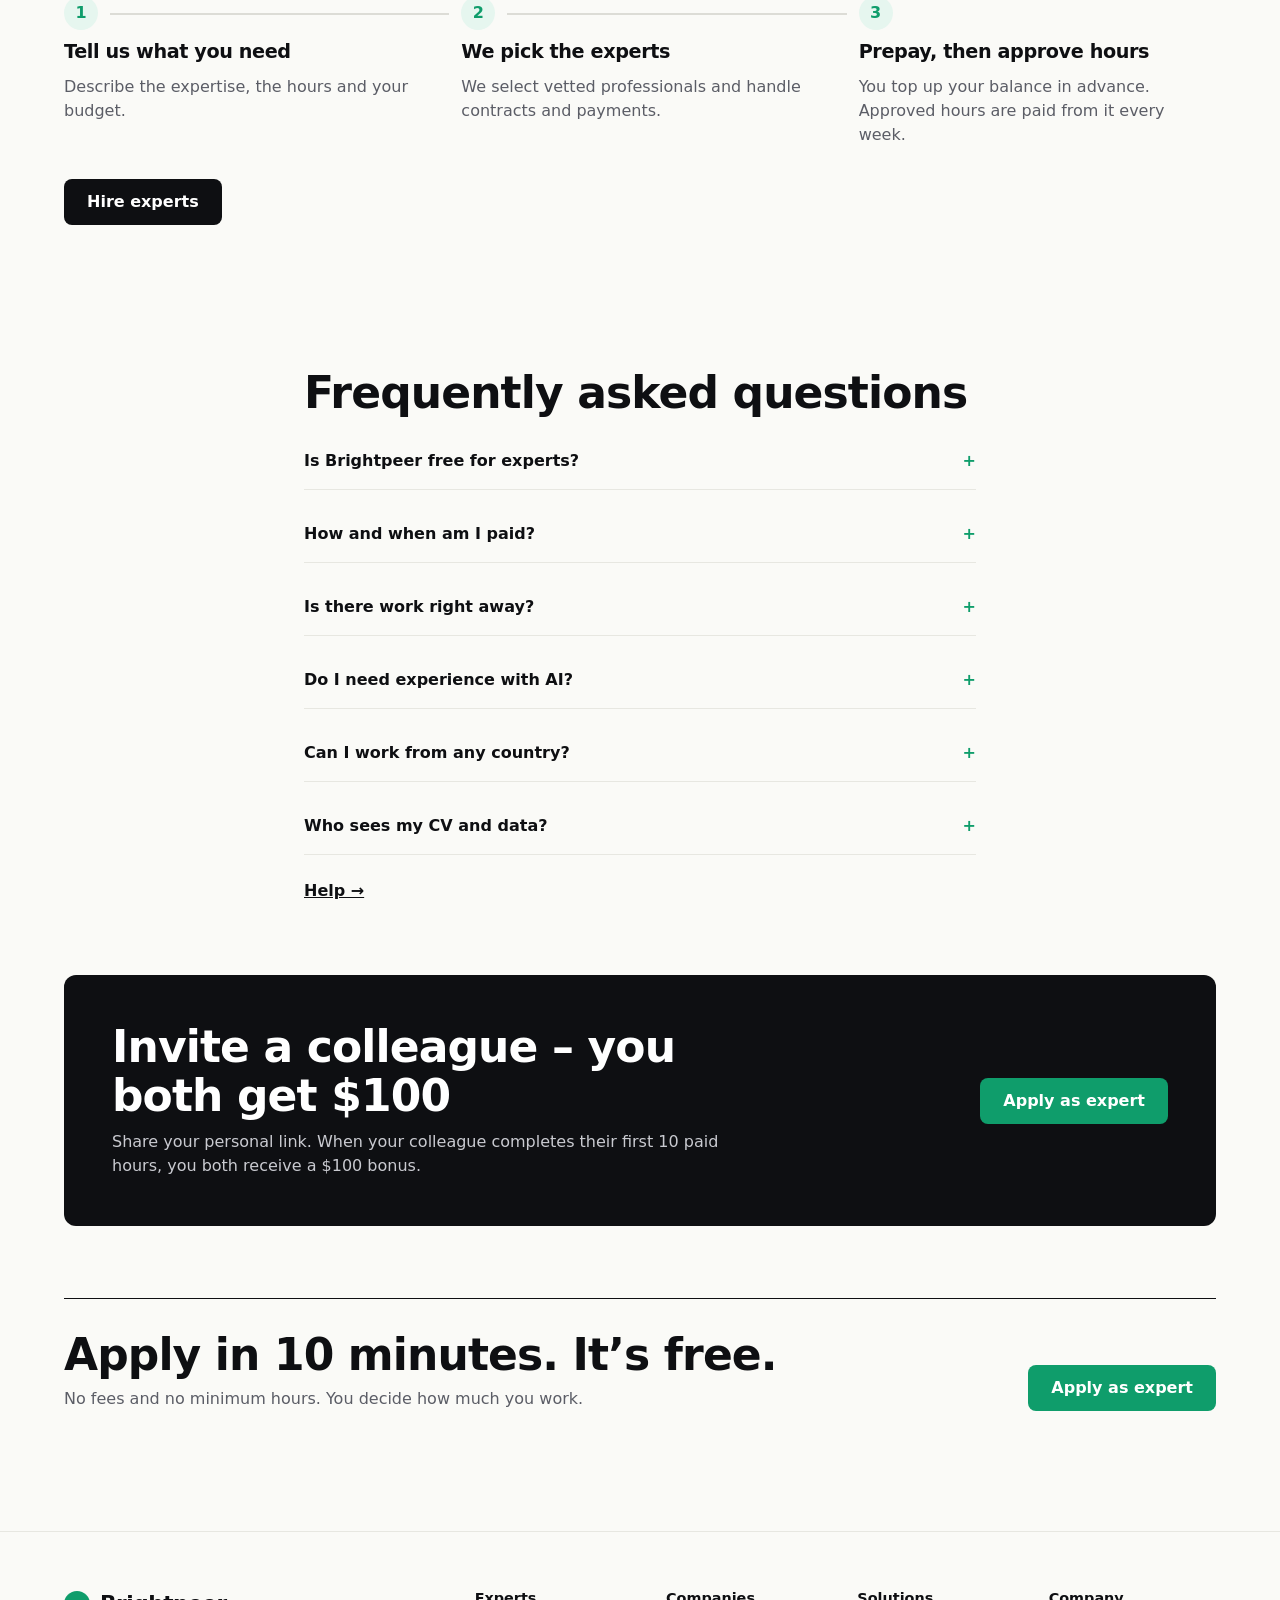
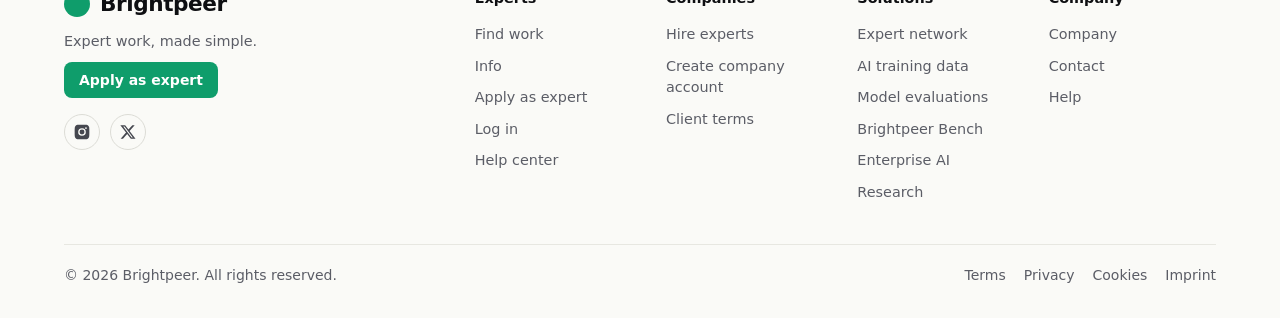
==== commit 11b1ab79: "Startseite: Stellenliste wie Mercor – Tabs Projekte/Einmalig, Suche, Priorität, Filter, Empfehlen & " ====
--- a/index.html
+++ b/index.html
@@ -9,7 +9,7 @@
 <link rel="preconnect" href="https://fonts.googleapis.com">
 <link rel="preconnect" href="https://fonts.gstatic.com" crossorigin>
 <link href="https://fonts.googleapis.com/css2?family=Inter:wght@400;500;600;700&family=Space+Grotesk:wght@500;600;700&display=swap" rel="stylesheet">
-<link rel="stylesheet" href="css/style.css?v=20261127q">
+<link rel="stylesheet" href="css/style.css?v=20261127r">
 </head>
 <body>
 <div id="loader" class="loader" role="status" aria-label="Loading"><span class="dot-pulse"></span></div>
@@ -17,6 +17,6 @@
 <main id="app" tabindex="-1"></main>
 <footer class="site-footer" id="footer"></footer>
 <div id="toast" class="toast" role="status" aria-live="polite"></div>
-<script type="module" src="js/app.js?v=20261127q"></script>
+<script type="module" src="js/app.js?v=20261127r"></script>
 </body>
 </html>
--- a/css/style.css
+++ b/css/style.css
@@ -364,5 +364,20 @@
 .iv-box{border-top:1px solid var(--line);padding-top:10px;gap:12px}
 .iv-q{display:flex;flex-direction:column;gap:6px}
 /* Search on the far right of "Gesuchte Fachrichtungen" (27.11.2026) */
-.home-search{margin-left:auto;min-width:220px;max-width:280px;padding:8px 14px;border-radius:999px}
-@media (max-width:640px){.home-search{margin-left:0;width:100%;max-width:none}}
+/* Role toolbar like Mercor (27.11.2026) */
+.role-tabs{display:flex;gap:28px;border-bottom:1px solid var(--line)}
+.role-tab{background:none;border:0;border-bottom:2px solid transparent;padding:10px 0;margin-bottom:-1px;font:inherit;font-size:1.05rem;font-weight:500;color:var(--ink2);cursor:pointer}
+.role-tab.on{color:var(--accent);border-bottom-color:var(--accent)}
+.role-tools{display:flex;flex-wrap:wrap;gap:12px;align-items:center;justify-content:space-between}
+.role-search{flex:1 1 280px;max-width:520px;padding:10px 14px 10px 40px;border:1px solid var(--line2);border-radius:8px;background:#fff url("data:image/svg+xml,%3Csvg xmlns='http://www.w3.org/2000/svg' width='18' height='18' fill='none' stroke='%235B5D66' stroke-width='2' viewBox='0 0 24 24'%3E%3Ccircle cx='11' cy='11' r='7'/%3E%3Cpath d='m20 20-3.5-3.5'/%3E%3C/svg%3E") no-repeat 12px center}
+.role-tools-r{display:flex;flex-wrap:wrap;gap:10px;align-items:center}
+.tool-btn{display:inline-flex;align-items:center;gap:6px;min-height:36px;padding:0 12px;border:1px solid var(--line2);border-radius:8px;background:#fff;font-size:.875rem;font-weight:500;color:var(--ink);cursor:pointer;list-style:none}
+.tool-btn::-webkit-details-marker{display:none}
+.tool-btn select{width:auto;border:0;background:transparent;font:inherit;color:inherit;padding:0;cursor:pointer;outline:none;min-height:0}
+.tool-drop{position:relative}
+.tool-drop summary::after{content:"\25BE";font-size:.75rem}
+.drop-menu{position:absolute;right:0;top:calc(100% + 6px);z-index:20;min-width:220px;background:#fff;border:1px solid var(--line2);border-radius:10px;padding:10px 14px;box-shadow:0 8px 24px rgba(0,0,0,.08);display:flex;flex-direction:column;gap:4px}
+.drop-h{font-size:.75rem;font-weight:600;text-transform:uppercase;letter-spacing:.04em;color:var(--ink3);margin-top:6px}
+.drop-opt{display:flex;gap:8px;align-items:center;font-size:.9rem;cursor:pointer;padding:3px 0}
+.drop-opt input{width:auto;min-height:0}
+@media (max-width:640px){.role-search{max-width:none}.role-tools-r{width:100%}.drop-menu{left:0;right:auto}}
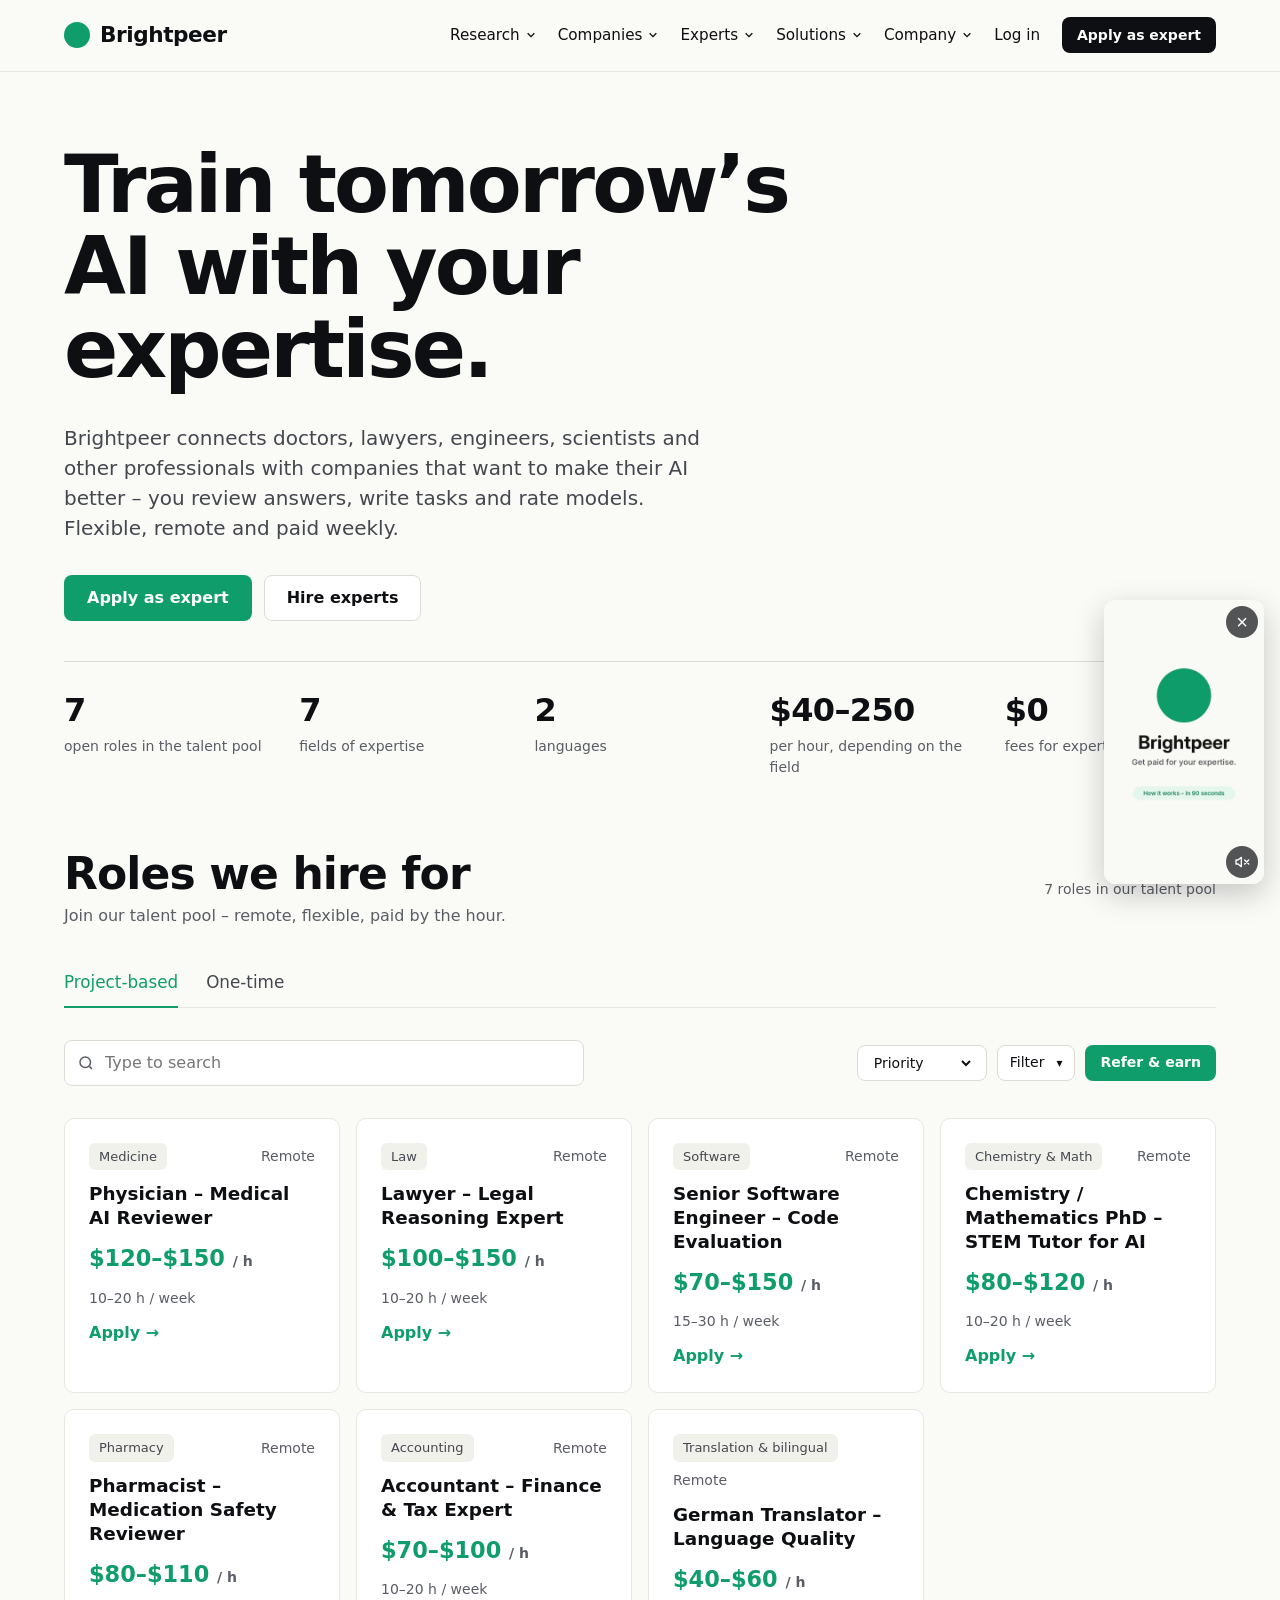
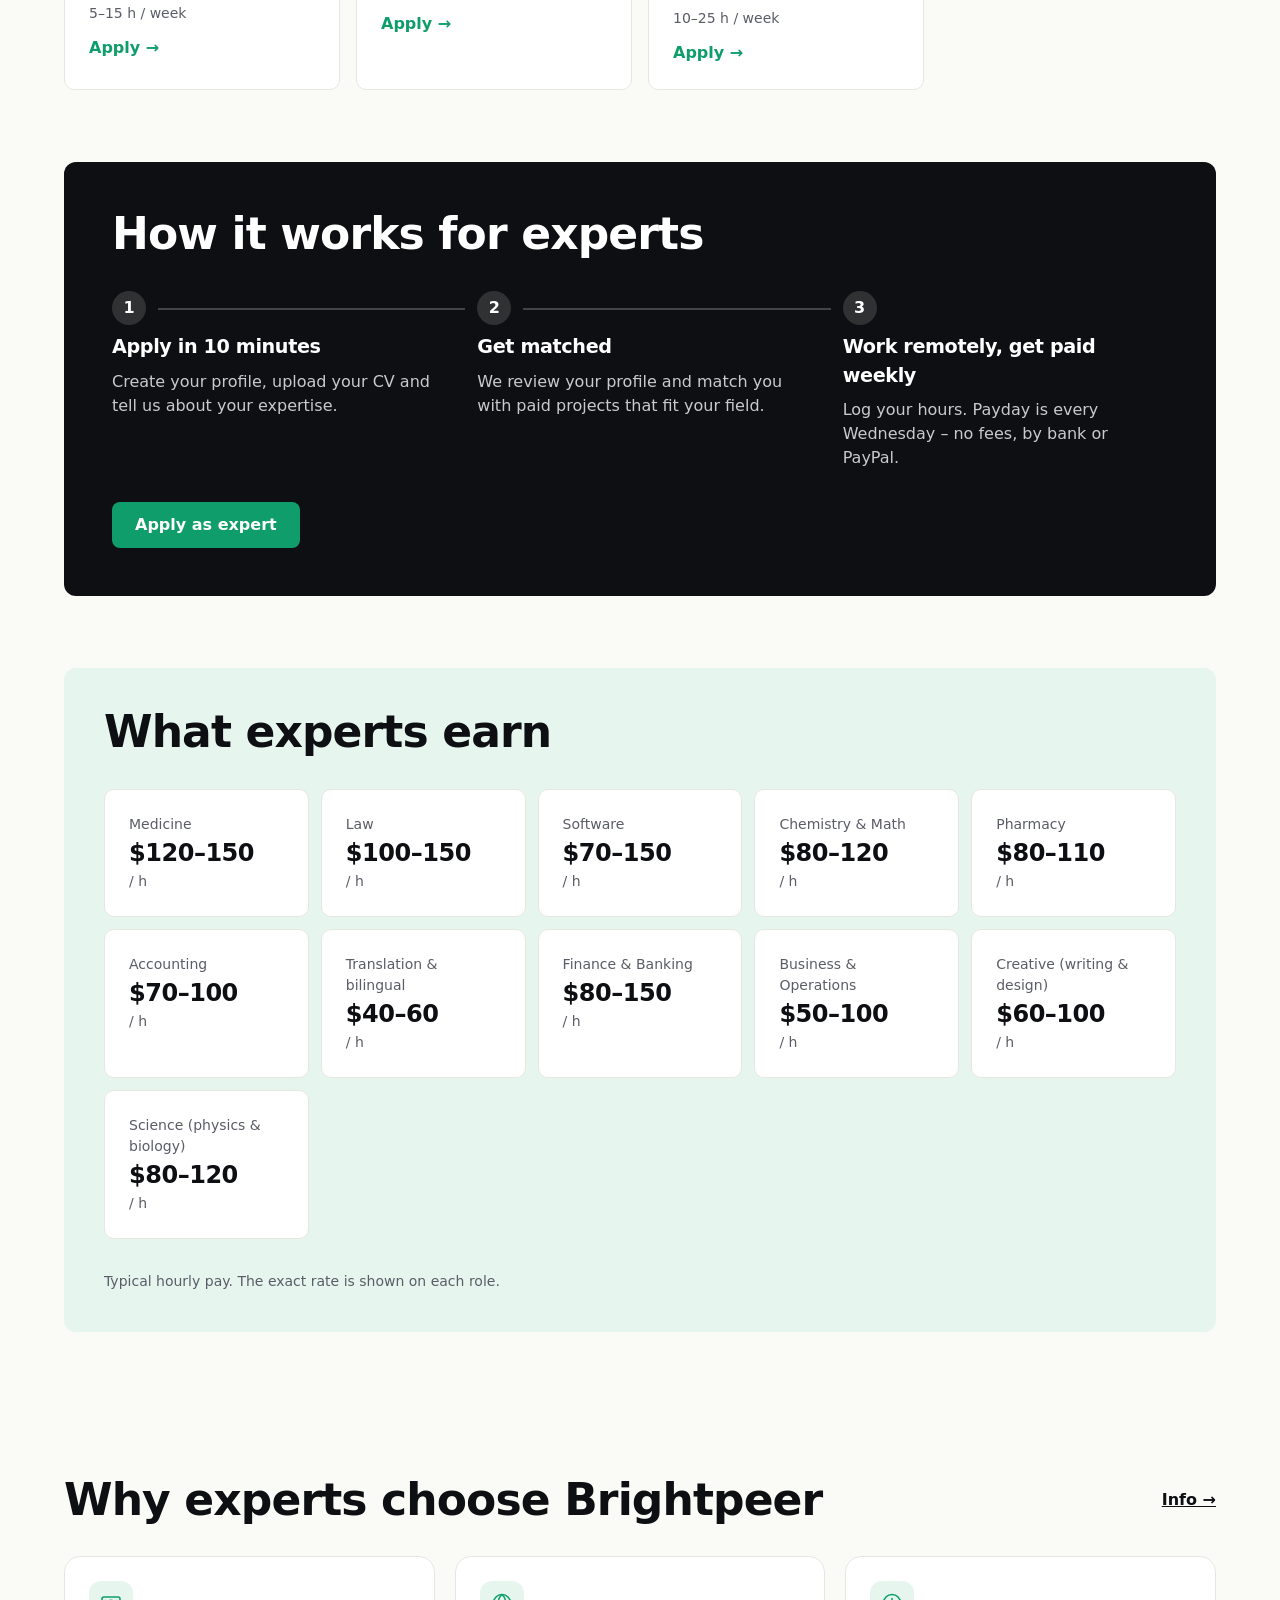
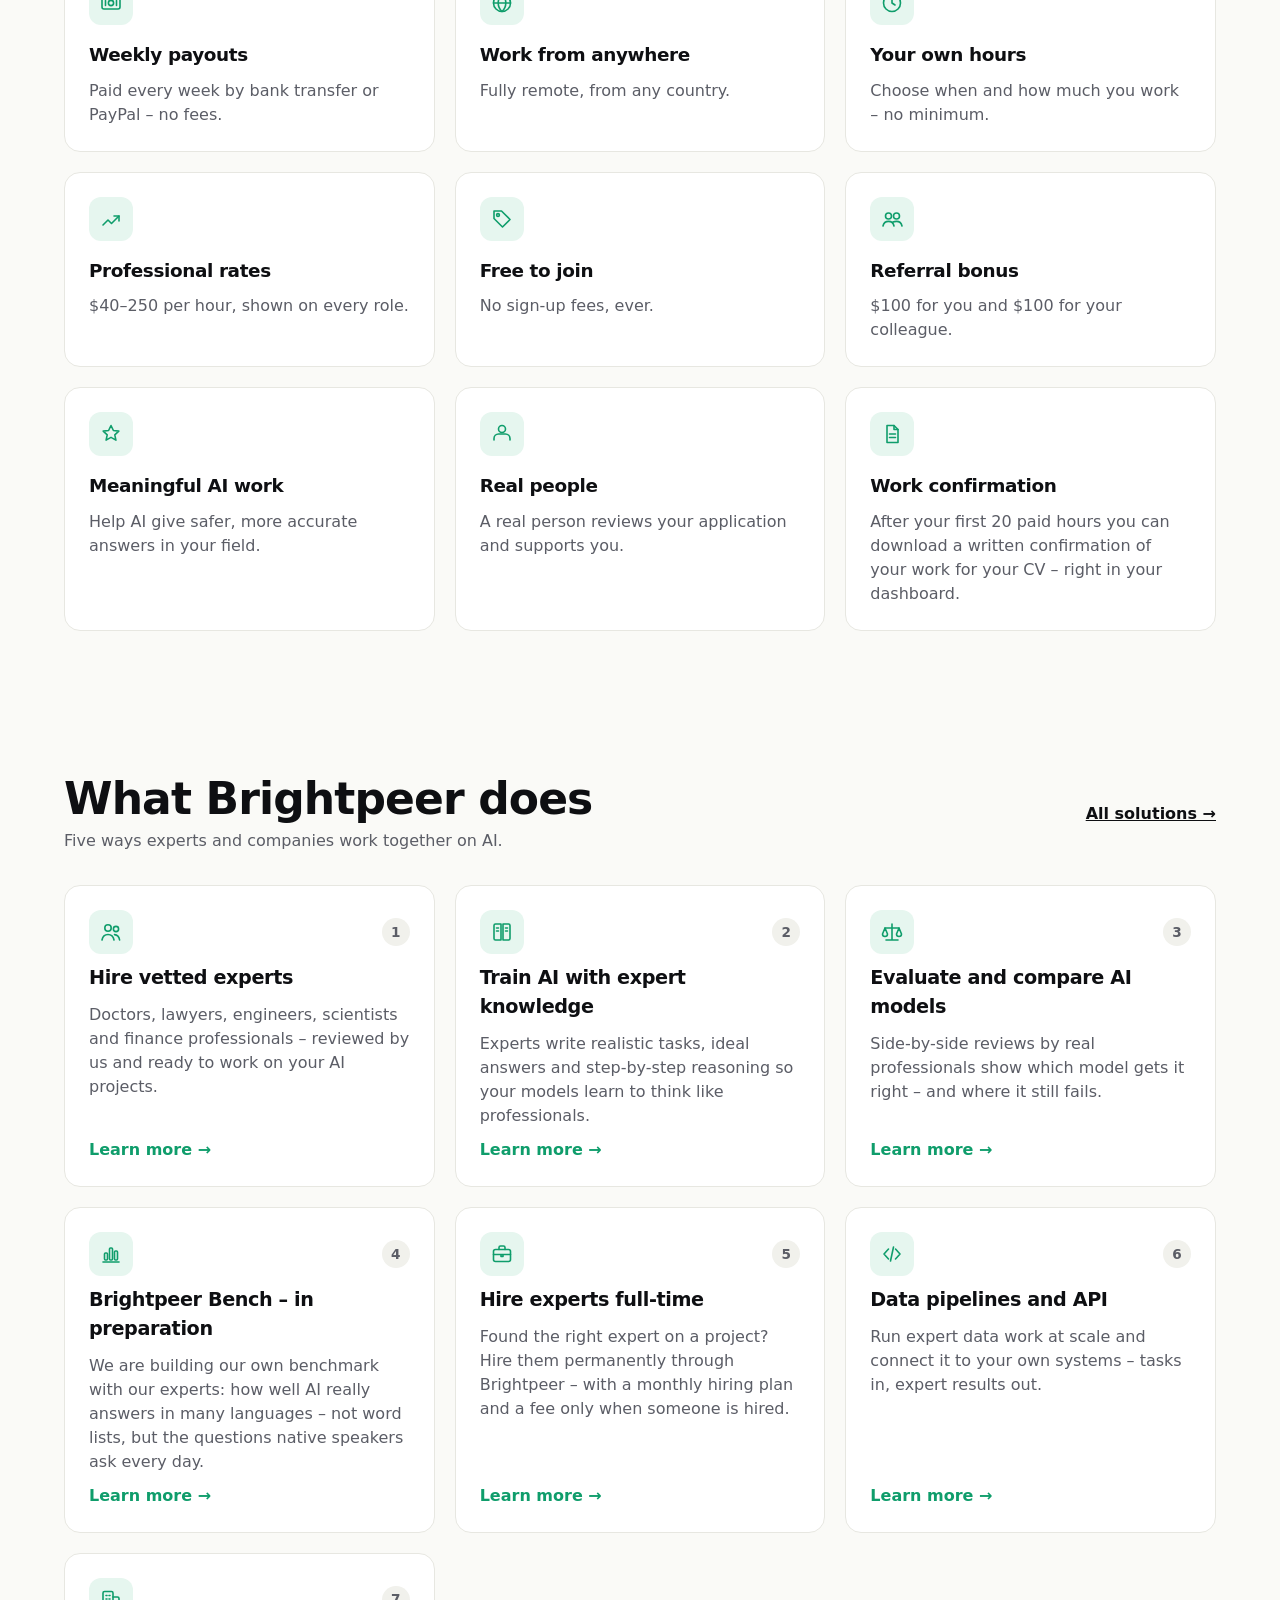
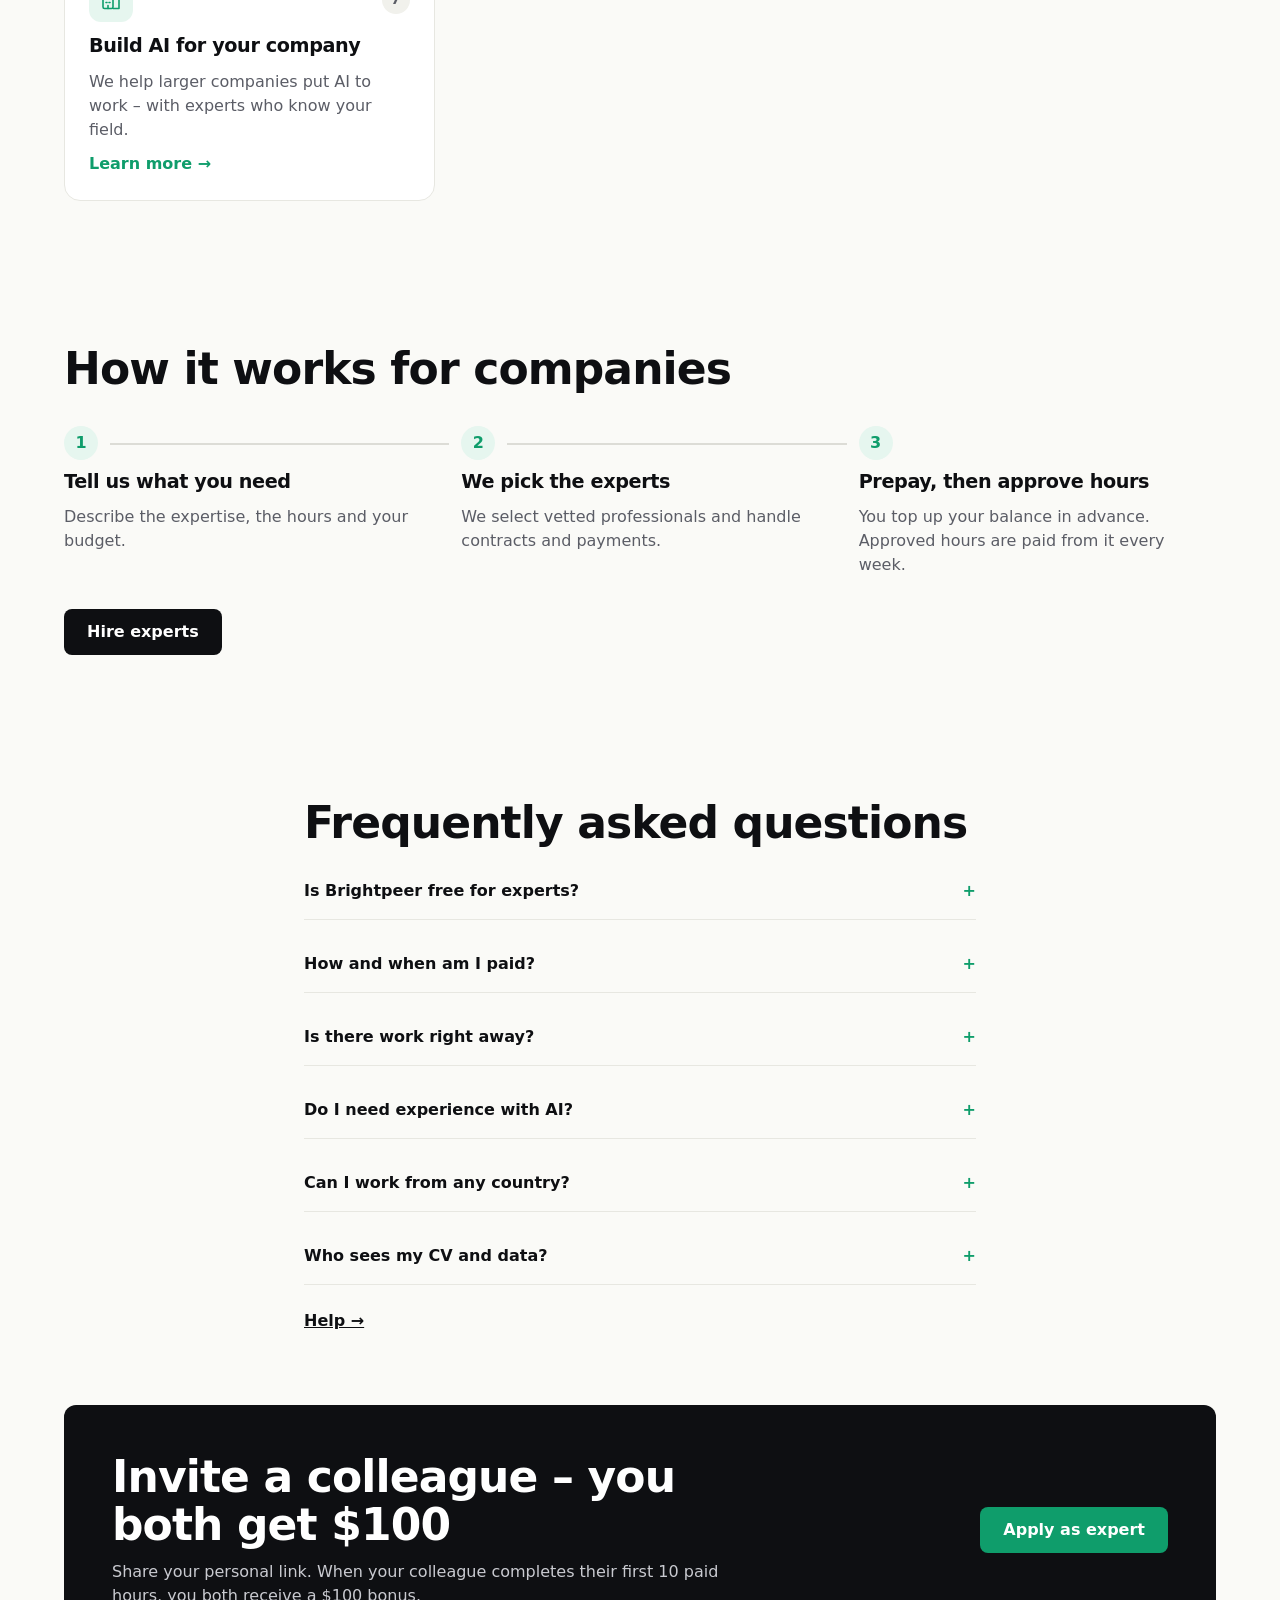
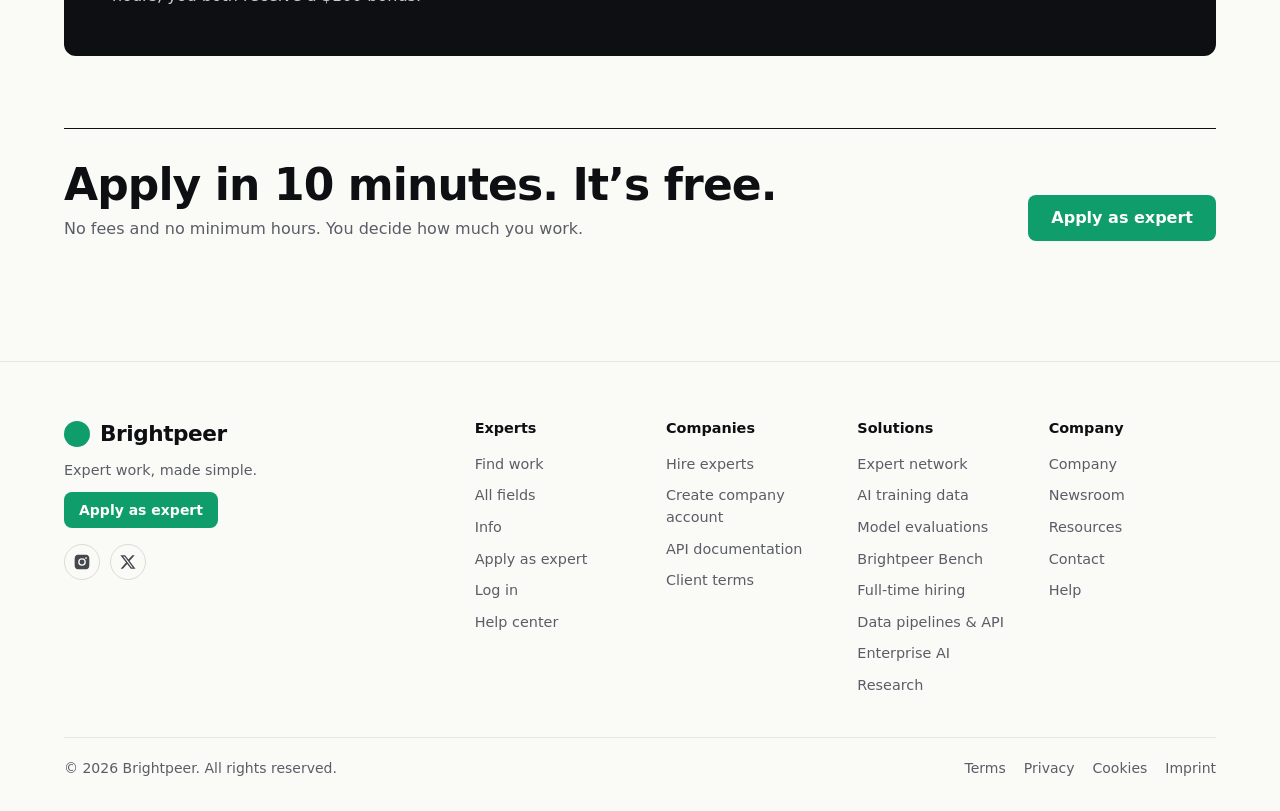
==== commit 445d746f: "Mehr Mercor-Funktionen: 4 neue Fachbereiche mit eigenen Seiten und Fachtests, KI-Videointerview mit " ====
--- a/index.html
+++ b/index.html
@@ -9,7 +9,7 @@
 <link rel="preconnect" href="https://fonts.googleapis.com">
 <link rel="preconnect" href="https://fonts.gstatic.com" crossorigin>
 <link href="https://fonts.googleapis.com/css2?family=Inter:wght@400;500;600;700&family=Space+Grotesk:wght@500;600;700&display=swap" rel="stylesheet">
-<link rel="stylesheet" href="css/style.css?v=20261127r">
+<link rel="stylesheet" href="css/style.css?v=20261128k">
 </head>
 <body>
 <div id="loader" class="loader" role="status" aria-label="Loading"><span class="dot-pulse"></span></div>
@@ -17,6 +17,6 @@
 <main id="app" tabindex="-1"></main>
 <footer class="site-footer" id="footer"></footer>
 <div id="toast" class="toast" role="status" aria-live="polite"></div>
-<script type="module" src="js/app.js?v=20261127r"></script>
+<script type="module" src="js/app.js?v=20261128k"></script>
 </body>
 </html>
--- a/css/style.css
+++ b/css/style.css
@@ -381,3 +381,40 @@
 .drop-opt{display:flex;gap:8px;align-items:center;font-size:.9rem;cursor:pointer;padding:3px 0}
 .drop-opt input{width:auto;min-height:0}
 @media (max-width:640px){.role-search{max-width:none}.role-tools-r{width:100%}.drop-menu{left:0;right:auto}}
+/* Calm admin (owner, 27.11.2026: "verbessere das Admin, schlicht einfacher"): more air, fewer colours, plainer tabs and tables. */
+.admin-area{gap:28px}
+.admin-area .tabs{gap:2px;border-bottom:1px solid var(--line)}
+.admin-area .tab{padding:10px 12px;font-weight:500;color:var(--ink3);border-radius:0}
+.admin-area .tab.active{color:var(--ink);font-weight:600;border-bottom-color:var(--ink)}
+.admin-area .tab-count{background:var(--chip);color:var(--ink2);font-weight:600}
+.admin-area .tab.active .tab-count{background:var(--ink);color:#fff}
+.admin-area .card{box-shadow:none;padding:20px}
+.admin-area .stat-v{font-size:1.75rem}
+.admin-area .pill{background:var(--chip);color:var(--ink2);font-weight:500}
+.admin-area .pill-ok{background:var(--ok-soft);color:var(--ok)}
+.admin-area .pill-bad{background:var(--bad-soft);color:var(--bad)}
+.admin-area .table-wrap{border-radius:12px}
+.admin-area table th{font-weight:500;color:var(--ink3);background:transparent;text-transform:none;letter-spacing:0}
+.admin-area table td,.admin-area table th{padding:14px 16px;vertical-align:middle}
+.admin-area .todo-n{background:var(--chip);color:var(--ink)}
+.admin-area .todo-go{color:var(--ink3)}
+.admin-area .todo-item:hover{border-color:var(--ink3)}
+/* Model evaluations + Brightpeer Bench (27.11.2026) */
+.evbar{display:flex;height:10px;border-radius:999px;overflow:hidden;background:var(--chip)}
+.evbar span{display:block;height:100%}
+.ev-pair{display:grid;gap:16px;grid-template-columns:repeat(2,minmax(0,1fr))}
+.ev-ans{border:1px solid var(--line);border-radius:12px;background:#fff;padding:18px;min-width:0;overflow-wrap:anywhere}
+@media (max-width:760px){.ev-pair{grid-template-columns:minmax(0,1fr)}}
+.ev-choice input[type=radio]{width:18px;height:18px;min-height:0;padding:0;margin:0;flex:none;accent-color:var(--accent)}
+
+/* 28.11.2026 – more Mercor features: AI video interview, profession tabs, API reference, hiring */
+.chip-on{background:var(--ink);color:#fff}
+.aiv{gap:16px}
+.aiv-avatar{flex:0 0 44px;width:44px;height:44px;border-radius:50%;background:var(--accent);color:#fff;display:flex;align-items:center;justify-content:center;font-family:var(--display);font-weight:600;font-size:1.2rem}
+.aiv-cam{position:relative;border-radius:14px;overflow:hidden;background:#0E0F12;aspect-ratio:16/9;max-width:560px;width:100%}
+.aiv-cam video{width:100%;height:100%;object-fit:cover;transform:scaleX(-1);display:block}
+.aiv-rec{position:absolute;top:10px;left:10px;background:rgba(180,35,24,.92);color:#fff;font-size:.8rem;font-weight:600;padding:3px 9px;border-radius:999px}
+.code-block{background:#0E0F12;color:#E7E7E1;border-radius:var(--radius);padding:16px;overflow:auto;font-size:.85rem;line-height:1.5;margin:0}
+code{font-family:ui-monospace, SFMono-Regular, Menlo, Consolas, monospace;font-size:.9em}
+.hire-box summary{list-style:none;cursor:pointer;display:inline-flex}
+.hire-box summary::-webkit-details-marker{display:none}
